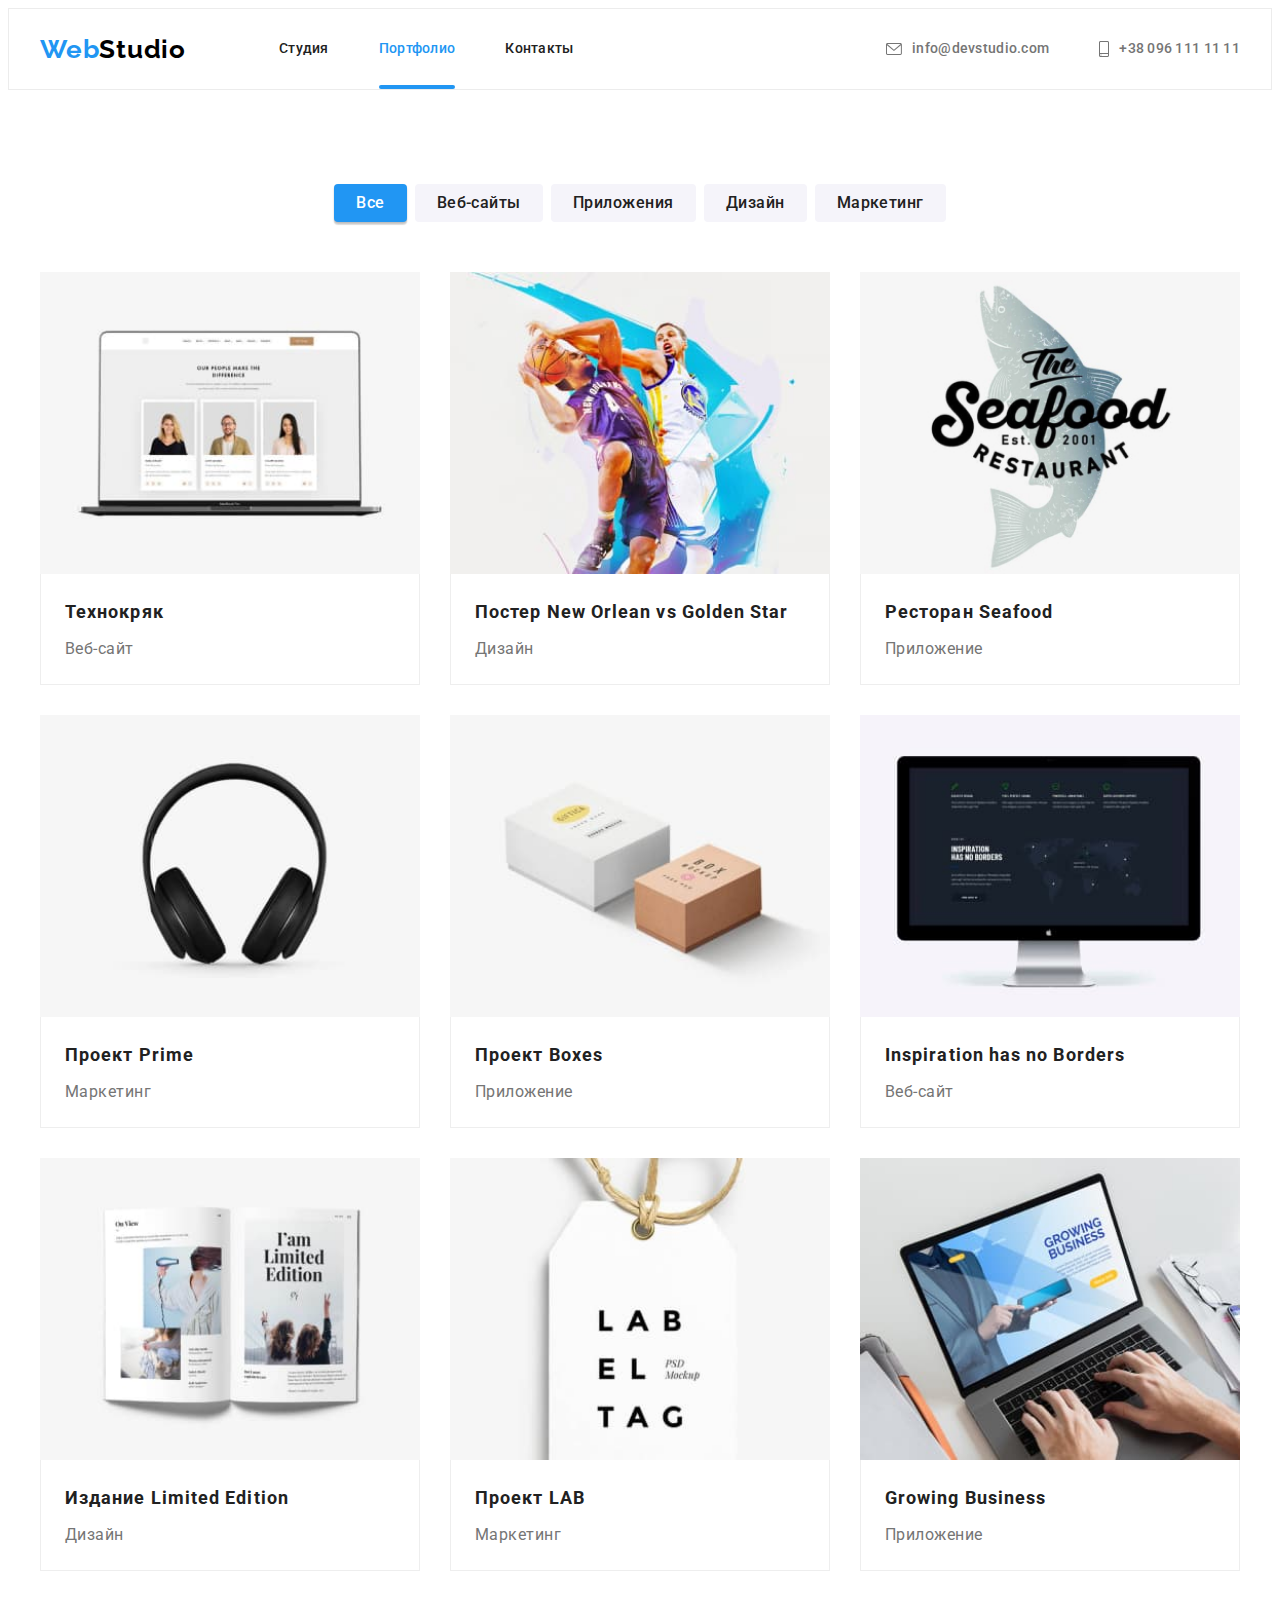
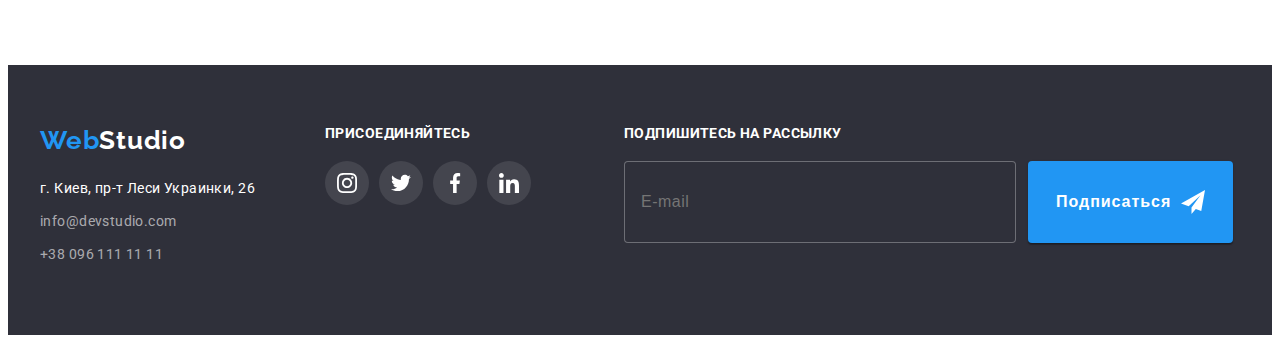
==== portfolio.html @ 3cf77bca "Підключено стилі за допомогою SASS" ====
<!DOCTYPE html>
<html lang="ru">
<head>
    <meta charset="UTF-8">
    <meta http-equiv="X-UA-Compatible" content="IE=edge">
    <meta name="viewport" content="width=device-width, initial-scale=1.0">
    <title>Портфолио</title>
        <link rel="preconnect" href="https://fonts.googleapis.com">
        <link rel="preconnect" href="https://fonts.gstatic.com" crossorigin>
        <link href="https://fonts.googleapis.com/css2?family=Raleway:wght@700&family=Roboto:wght@400;500;700;900&display=swap"
            rel="stylesheet">
    <link rel="stylesheet" href="https://cdnjs.cloudflare.com/ajax/libs/modern-normalize/1.1.0/modern-normalize.min.css"
        integrity="sha512-wpPYUAdjBVSE4KJnH1VR1HeZfpl1ub8YT/NKx4PuQ5NmX2tKuGu6U/JRp5y+Y8XG2tV+wKQpNHVUX03MfMFn9Q=="
        crossorigin="anonymous" referrerpolicy="no-referrer" />
        <link rel="stylesheet" href="./css/main.min.css">
    </head>
<body>

    <header class="header">
        <div class="container header-box">
            <a class="header-logo link" href=""> <span class="logo-color">Web</span>Studio</a>
            <nav class="header-nav">
                <ul class="nav-list">
                    <li class="nav-item"><a class="nav link" href="./index.html">Студия</a></li>
                    <li class="nav-item "><a class="nav link active" href="./portfolio.html">Портфолио</a></li>
                    <li class="nav-item"><a class="nav link" href="">Контакты</a></li>
                </ul>
            </nav>
            <a class="header-contact link" href="mailto:info@devstudio.com">
                <svg class="header-contact-icon" width="16" height="12">
                    <use href="images/icons.svg#icon-email-icon"> </use>
                </svg>
                info@devstudio.com
            </a>
            <a class="header-contact link" href="tel:+380961111111">
                <svg class="header-contact-icon" width="10" height="16">
                    <use href="images/icons.svg#icon-phone-icon"> </use>
                </svg>
                +38 096 111 11 11
            </a>
        </div>
    </header>
    <main>
        <section class="projects">
            <!-- Filter -->
            <div class="container">
                <ul class="filter-list">
                    <li class="filter-item"><button class="filter-btn all" type="button">Все</button></li>
                    <li class="filter-item"><button class="filter-btn" type="button">Веб-сайты</button></li>
                    <li class="filter-item"><button class="filter-btn" type="button">Приложения</button></li>
                    <li class="filter-item"><button class="filter-btn" type="button">Дизайн</button></li>
                    <li class="filter-item"><button class="filter-btn" type="button">Маркетинг</button></li>
                </ul>
                <ul class="project-list">
                    <li class="project-item">
                        <a href="" class="project-link">
                            <div class="prodject-image-card">
                                <img class="project-img" src="./images/portfolio-1.jpg" alt="Ноутбук" width="370" height="294">
                                <p class="project-overlay">
                                    Технокряк это современная площадка распространения коронавируса. Компании используют эту платформу для цифрового
                                    шпионажа и атак на защищённые сервера конкурентов.
                                </p>
                            </div>
                            <div class="project-card">
                                <h3 class="project-name">Технокряк</h3>
                                <p class="projects-part">Веб-сайт</p>
                            </div>
                        </a>
                    </li>
                    <li class="project-item">
                        <a href="" class="project-link">
                            <div class="prodject-image-card">
                                <img class="project-img" src="./images/portfolio-2.jpg" alt="Игра в баскетболл" width="370" height="294">
                                <p class="project-overlay">
                                    Технокряк это современная площадка распространения коронавируса. Компании используют эту платформу для цифрового
                                    шпионажа и атак на защищённые сервера конкурентов.
                                </p>                            
                            </div>
                            <div class="project-card">
                                <h3 class="project-name">Постер New Orlean vs Golden Star</h3>
                                <p class="projects-part">Дизайн</p>
                            </div>
                        </a>
                    </li>
                    <li class="project-item">
                        <a href="" class="project-link">
                            <div class="prodject-image-card">
                                <img class="project-img" src="./images/portfolio-3.jpg" alt="Логотип ресторана" width="370" height="294">
                                <p class="project-overlay">
                                    Технокряк это современная площадка распространения коронавируса. Компании используют эту платформу для цифрового
                                    шпионажа и атак на защищённые сервера конкурентов.
                                </p>
                            </div>
                            <div class="project-card">
                                <h3 class="project-name">Ресторан Seafood</h3>
                                <p class="projects-part">Приложение</p>
                            </div>
                        </a>
                    </li>
                    <li class="project-item">
                        <a href="" class="project-link">
                            <div class="prodject-image-card">
                                <img class="project-img" src="./images/portfolio-4.jpg" alt="Наушники" width="370" height="294">
                                <p class="project-overlay">
                                    Технокряк это современная площадка распространения коронавируса. Компании используют эту платформу для цифрового
                                    шпионажа и атак на защищённые сервера конкурентов.
                                </p>
                            </div>
                            <div class="project-card">
                                <h3 class="project-name">Проект Prime</h3>
                                <p class="projects-part">Маркетинг</p>
                            </div>
                        </a>
                    </li>
                    <li class="project-item">
                        <a href="" class="project-link">
                            <div class="prodject-image-card">
                                <img class="project-img" src="./images/portfolio-5.jpg" alt="Две коробки" width="370" height="294">
                                <p class="project-overlay">
                                    Технокряк это современная площадка распространения коронавируса. Компании используют эту платформу для цифрового
                                    шпионажа и атак на защищённые сервера конкурентов.
                                </p>
                            </div>
                            <div class="project-card">
                                <h3 class="project-name">Проект Boxes</h3>
                                <p class="projects-part">Приложение</p>
                            </div>
                        </a>
                    </li>
                    <li class="project-item">
                        <a href="" class="project-link">
                            <div class="prodject-image-card">
                                <img class="project-img" src="./images/portfolio-6.jpg" alt="Монитор компьютера" width="370" height="294">
                                <p class="project-overlay">
                                    Технокряк это современная площадка распространения коронавируса. Компании используют эту платформу для цифрового
                                    шпионажа и атак на защищённые сервера конкурентов.
                                </p>
                            </div>
                            <div class="project-card">
                                <h3 class="project-name">Inspiration has no Borders</h3>
                                <p class="projects-part">Веб-сайт</p>
                            </div>
                        </a>
                    </li>
                    <li class="project-item">
                        <a href="" class="project-link">
                            <div class="prodject-image-card">
                                <img class="project-img" src="./images/portfolio-7.jpg" alt="Раскрытый журнал" width="370" height="294">
                                <p class="project-overlay">
                                    Технокряк это современная площадка распространения коронавируса. Компании используют эту платформу для цифрового
                                    шпионажа и атак на защищённые сервера конкурентов.
                                </p>
                            </div>
                            <div class="project-card">
                                <h3 class="project-name">Издание Limited Edition</h3>
                                <p class="projects-part">Дизайн</p>
                            </div>
                        </a>
                    </li>
                    <li class="project-item">
                        <a href="" class="project-link">
                            <div class="prodject-image-card">
                                <img class="project-img" src="./images/portfolio-8.jpg" alt="Бумажный ярлык для одежды" width="370" height="294">
                                <p class="project-overlay">
                                    Технокряк это современная площадка распространения коронавируса. Компании используют эту платформу для цифрового
                                    шпионажа и атак на защищённые сервера конкурентов.
                                </p>
                            </div>
                            <div class="project-card">
                                <h3 class="project-name">Проект LAB</h3>
                                <p class="projects-part">Маркетинг</p>
                            </div>
                        </a>
                    </li>
                    <li class="project-item">
                        <a href="" class="project-link">
                            <div class="prodject-image-card">
                                <img class="project-img" src="./images/portfolio-9.jpg" alt="Человек работает на ноутбуке" width="370" height="294">
                                <p class="project-overlay">
                                    Технокряк это современная площадка распространения коронавируса. Компании используют эту платформу для цифрового
                                    шпионажа и атак на защищённые сервера конкурентов.
                                </p>
                            </div>
                            <div class="project-card">
                                <h3 class="project-name">Growing Business</h3>
                                <p class="projects-part">Приложение</p>
                            </div>
                        </a>
                    </li>
                </ul>
            </div>
        </section>
    </main>
    <footer class="footer-block">
        <div class="container footer-box">
            <div class="address-box">
                <a class="footer-logo link" href=""> <span class="logo-color">Web</span>Studio</a>
                <address>
                    <a class="address link" href="https://goo.gl/maps/dTcquC3XmZnBBEXw5" target="_blank"
                        rel="noopener noreferrer">г.
                        Киев, пр-т Леси Украинки, 26</a>
                </address>
                <a class="footer-contact link" href="mailto:info@devstudio.com"><span>info@devstudio.com</span></a>
                <a class="footer-contact link" href="tel:+380961111111"><span>+38 096 111 11 11</span></a>
            </div>
            <div class="join-us-box">
                <p class="join-us-title">присоединяйтесь</p>
                <ul class="join-us-list">
                    <li class="join-us-item">
                        <a href="" class="join-us-link">
                            <svg class="join-us-logo" width="20" height="20">
                                <use href="./images/icons.svg#icon-instagram"></use>
                            </svg>
                        </a>
                    </li>
                    <li class="join-us-item">
                        <a href="" class="join-us-link">
                            <svg class="join-us-logo" width="20" height="20">
                                <use href="./images/icons.svg#icon-twitter"></use>
                            </svg>
                        </a>
                    </li>
                    <li class="join-us-item">
                        <a href="" class="join-us-link">
                            <svg class="join-us-logo" width="20" height="20">
                                <use href="./images/icons.svg#icon-facebook"></use>
                            </svg>
                        </a>
                    </li>
                    <li class="join-us-item">
                        <a href="" class="join-us-link">
                            <svg class="join-us-logo" width="20" height="20">
                                <use href="./images/icons.svg#icon-linkedin"></use>
                            </svg>
                        </a>
                    </li>
                </ul>
            </div>
            <form action="" class="subscribe-form">
                <p class="subscribe-title">Подпишитесь на рассылку</p>
                <div class="subscr-container">
                    <input class="subscribe-input" name="subscr-email" type="email" placeholder="E-mail">
                    <button type="submit" class="subscribe-btn">Подписаться</button>
                </div>
            </form>
        </div>
    </footer>
</body>
</html>
---- css/main.min.css ----
:root{--background-color1: #ffffff;--background-color2: #e5e5e5;--background-color3: #f5f4fa;--background-color4: #2f303a;--accent-color: #2196f3;--font-color1: #757575;--font-color2: #000000;--font-color3: #212121;--font-color4: rgba(255, 255, 255, 0.6);--logo-color: #afb1b8;--btn-active-color: #188ce8;--card-item-gap: 30px;--timing-function: cubic-bezier(0.4, 0, 0.2, 1);--animation-duration: 250ms;--timing-function1: transform 250ms cubic-bezier(0.4, 0, 0.2, 1)}.visually-hidden{position:absolute;width:1px;height:1px;margin:-1px;border:0;padding:0;white-space:nowrap;clip-path:inset(100%);clip:rect(0 0 0 0);overflow:hidden}p,h1,h2,h3,h4,h5,h6{margin:0}ul,ol{margin:0;padding-left:0;list-style:none}body{font-family:'Roboto', sans-serif;color:var(--font-color3);background-color:var(--background-color1)}button{cursor:pointer}img{display:block;width:100%;height:auto}a{text-decoration:none}.container{width:1200px;padding-left:15px;padding-right:15px;margin:0 auto}.order-btn{font-family:inherit;font-weight:bold;font-size:16px;line-height:1.87;text-align:center;letter-spacing:0.06em;background-color:var(--accent-color);color:var(--background-color1);cursor:pointer;border:none;border-radius:4px;box-shadow:0px 4px 4px rgba(0,0,0,0.15);padding:10px 32px;transition-property:background-color;transition-duration:var(--animation-duration);transition-timing-function:var(--timing-function)}.order-btn:hover,.order-btn:focus,.subscribe-btn:hover,.subscribe-btn:focus,.send-form-btn:hover,.send-form-btn:focus{background-color:var(--btn-active-color)}.filter-list{display:flex;justify-content:center;margin-bottom:50px;list-style:none}.filter-item:not(:last-child){margin-right:8px}.filter-btn.all{color:var(--background-color1);background-color:var(--accent-color);box-shadow:0px 3px 1px rgba(0,0,0,0.1),0px 1px 2px rgba(0,0,0,0.08),0px 2px 2px rgba(0,0,0,0.12)}.filter-btn{font-family:inherit;font-weight:500;font-size:16px;line-height:calc(26 / 16);text-align:center;letter-spacing:0.03em;color:var(--font-color3);background-color:var(--background-color3);cursor:pointer;border:none;border-radius:4px;padding:6px 22px;transition-property:color, background-color, box-shadow;transition-duration:var(--animation-duration);transition-timing-function:var(--timing-function)}.filter-btn:hover,.filter-btn:focus{color:var(--background-color1);background-color:var(--accent-color);box-shadow:0px 3px 1px rgba(0,0,0,0.1),0px 1px 2px rgba(0,0,0,0.08),0px 2px 2px rgba(0,0,0,0.12)}.backdrop{position:fixed;top:0;left:0;width:100%;height:100%;background:rgba(0,0,0,0.2)}.backdrop.is-hidden{opacity:0;pointer-events:none;visibility:hidden;transition-property:visibility;transition-duration:var(--animation-duration);transition-timing-function:var(--timing-function)}.backdrop.is-hidden .modal{transform:translate(-50%, -50%) scale(0.2)}.modal{position:absolute;top:50%;left:50%;padding:40px;min-width:528px;min-height:581px;background-color:var(--background-color1);box-shadow:0px 1px 3px rgba(0,0,0,0.12),0px 1px 1px rgba(0,0,0,0.14),0px 2px 1px rgba(0,0,0,0.2);border-radius:4px;transform:translate(-50%, -50%) scale(1);transition:var(--timing-function1),opacity 250ms cubic-bezier(0.4, 0, 0.2, 1)}.close-modal-btn{position:absolute;top:8px;right:8px;width:30px;height:30px;border-radius:50%;border:1px solid rgba(0,0,0,0.1);background-color:var(--background-color1);transition-property:color;transition-duration:var(--animation-duration);transition-timing-function:var(--timing-function)}.close-modal-btn:hover,.close-modal-btn:focus{color:var(--accent-color)}.close-modal-btn:hover .close-modal-btn-icon,.close-modal-btn:focus .close-modal-btn-icon{fill:currentColor}.header{background-color:var(--background-color1);border:1px solid #ececec}.header-box{display:flex;align-items:center}.header-logo{font-family:'Raleway';font-weight:bold;font-size:26px;line-height:1.19;letter-spacing:0.03em;color:var(--font-color2)}.header-logo>span{color:var(--accent-color)}.header-nav{margin-left:93px}.nav-list{list-style:none;font-weight:500;font-size:14px;line-height:1.14;letter-spacing:0.02em;display:flex}.nav-item:not(:last-child){margin-right:50px}.nav.link{color:var(--font-color3);display:block;padding-top:32px;padding-bottom:32px;transition-property:color;transition-duration:var(--animation-duration);transition-timing-function:var(--timing-function)}.nav.link.active{position:relative;color:var(--accent-color)}.nav.link.active::after{content:'';position:absolute;height:4px;width:100%;border-radius:2px;left:0;bottom:0;background-color:var(--accent-color)}.header-contact.link{display:flex;justify-content:flex-end;align-items:center;font-weight:500;font-size:14px;line-height:1.14;letter-spacing:0.02em;color:var(--font-color1);margin-left:auto;transition-property:color;transition-duration:var(--animation-duration);transition-timing-function:var(--timing-function)}.nav.link:hover,.nav.link:focus,.header-contact.link:hover,.header-contact.link:focus{color:var(--accent-color)}.header-contact-icon{margin-right:10px;fill:currentColor}.header-contact-icon:hover{fill:currentColor}.header-contact.link:last-child{margin-left:50px;margin-right:0}.hero{max-width:1600px;height:600px;margin-left:auto;margin-right:auto;padding-top:200px;padding-bottom:200px;background-color:var(--background-color4);color:var(--background-color1);text-align:center;background-repeat:no-repeat;background-size:cover;background-image:linear-gradient(rgba(47,48,58,0.4), rgba(47,48,58,0.4)),url(../images/hero-bg.jpg)}.hero-title{font-weight:900;font-size:44px;line-height:1.36;letter-spacing:0.06em;text-transform:uppercase;max-width:696px;margin-bottom:30px;margin-left:auto;margin-right:auto}.features-block{padding-top:94px;padding-bottom:94px}.features-list{display:flex;list-style:none;flex-direction:row;margin-right:-30px}.features-item{flex-basis:calc(100% / 4 - 30px);margin-right:30px}.features-item::before{content:'';display:block;height:120px;margin-bottom:30px;background-color:var(--background-color3);background-size:70px, 70px;background-repeat:no-repeat;background-position:center;border-radius:4px}.attention-icon::before{background-image:url(../images/antenna-icon.svg)}.punctuality-icon::before{background-image:url(../images/clock-icon.svg)}.plan-icon::before{background-image:url(../images/diagram-icon.svg)}.modern-icon::before{background-image:url(../images/astronaut-icon.svg)}.features-name{font-weight:bold;font-size:14px;line-height:1.4;letter-spacing:0.03em;text-transform:uppercase;color:var(--font-color3);margin-bottom:10px}.features-description{font-weight:normal;font-size:14px;line-height:1.71;letter-spacing:0.03em;color:var(--font-color1)}.activity-block{padding-bottom:94px}.activity-title,.team-block-title{font-weight:bold;font-size:36px;line-height:1.16;text-align:center;letter-spacing:0.03em;margin-bottom:50px}.activity-list{display:flex}.activity-item{position:relative}.activity-item:not(:last-child){margin-right:30px}.activity-img-dscr-tumb{position:absolute;left:0;bottom:0;width:100%;max-height:70px;padding-top:27px;padding-bottom:27px;background-color:rgba(47,48,58,0.8)}.activity-img-dscr{font-weight:bold;font-size:14px;line-height:16px;text-align:center;letter-spacing:0.03em;text-transform:uppercase;color:var(--background-color1)}.team-block{padding-top:94px;padding-bottom:94px;background-color:var(--background-color3)}.team-list{display:flex}.team-item{margin-right:30px;box-shadow:0px 1px 3px rgba(0,0,0,0.12),0px 1px 1px rgba(0,0,0,0.14),0px 2px 1px rgba(0,0,0,0.2);border-bottom-left-radius:4px;border-bottom-right-radius:4px;background-color:var(--background-color1)}.team-item:last-child{margin-right:0}.member-card{padding-top:var(--card-item-gap);padding-bottom:var(--card-item-gap)}.team-member-name{font-weight:500;font-size:16px;line-height:calc(19 / 16);text-align:center;letter-spacing:0.03em;margin-bottom:10px}.team-position{margin-bottom:16px;font-weight:normal;font-size:16px;line-height:calc(19 / 16);text-align:center;letter-spacing:0.03em;color:var(--font-color1)}.social-list{display:flex;justify-content:center;align-items:center;margin-right:-10px}.social-item{margin-right:10px}.social-link{display:flex;justify-content:center;align-items:center;width:44px;height:44px;border-radius:50%;color:var(--logo-color);transition-property:color, background-color;transition-duration:var(--animation-duration);transition-timing-function:var(--timing-function)}.social-link:hover,.social-link:focus{color:var(--background-color1);background-color:var(--accent-color)}.social-logo{fill:currentColor}.clients-block{padding-top:94px;padding-bottom:94px;background-color:var(--background-color1)}.clients-title{font-weight:bold;font-size:36px;line-height:calc(42 / 36);text-align:center;letter-spacing:0.03em;margin-bottom:50px}.clients-list{display:flex}.clients-item{margin-right:var(--card-item-gap)}.clients-link{display:flex;justify-content:center;align-items:center;width:170px;height:92px;border:1px solid var(--logo-color);border-radius:4px;color:var(--accent-color);transition-property:border;transition-duration:var(--animation-duration);transition-timing-function:var(--timing-function)}.clients-link:hover,.clients-link:focus{border:1px solid var(--accent-color)}.clients-link:hover .client-icon,.clients-link:focus .client-icon{fill:var(--accent-color)}.client-icon{fill:var(--logo-color);transition-property:fill;transition-duration:var(--animation-duration);transition-timing-function:var(--timing-function)}.footer-block{padding-top:60px;padding-bottom:60px;background-color:var(--background-color4)}.footer-box{display:flex}.address-box{margin-right:70px}a[class*='footer']{display:block}.footer-logo{font-family:'Raleway', sans-serif;font-weight:bold;font-size:26px;line-height:calc(31 / 26);letter-spacing:0.03em;color:var(--background-color1);margin-bottom:20px}.footer-logo>span{color:var(--accent-color)}.address.link{font-weight:normal;font-size:14px;line-height:calc(24 / 14);letter-spacing:0.03em;font-style:normal;color:var(--background-color1);display:block;margin-bottom:9px}.footer-contact.link{font-weight:normal;font-size:14px;line-height:calc(24 / 14);letter-spacing:0.03em;color:var(--font-color4);margin-bottom:9px;transition-property:color;transition-duration:var(--animation-duration);transition-timing-function:var(--timing-function)}.footer-contact.link:hover,.footer-contact.link:focus{color:var(--background-color1)}.join-us-title,.subscribe-title{margin-bottom:20px;color:var(--background-color1);font-weight:bold;font-size:14px;line-height:calc(16 / 14);letter-spacing:0.03em;text-transform:uppercase}.join-us-list{display:flex}.join-us-item:not(:last-child){margin-right:10px}.join-us-link{display:flex;justify-content:center;align-items:center;width:44px;height:44px;border-radius:50%;background-color:rgba(255,255,255,0.1);color:var(--background-color1);transition-property:background-color;transition-duration:var(--animation-duration);transition-timing-function:var(--timing-function)}.join-us-link:focus,.join-us-link:hover{background-color:var(--accent-color)}.join-us-logo{fill:currentColor}.subscribe-form{margin-left:93px}.subscr-container{display:flex}.subscribe-input{display:inline-block;width:358px;height:50px;border:1px solid rgba(255,255,255,0.3);border-radius:4px;padding:15px 16px;background-color:var(--background-color4);color:var(--font-color4);font-weight:normal;font-size:16px;line-height:calc(20 / 16);letter-spacing:0.03em}.subscribe-btn{display:flex;justify-content:center;align-items:center;padding:10px 28px;margin-left:12px;cursor:pointer;font-weight:bold;font-size:16px;line-height:calc(30 / 16);text-align:center;letter-spacing:0.06em;color:var(--background-color1);background-color:var(--accent-color);border:none;border-radius:4px;box-shadow:0px 1px 3px rgba(0,0,0,0.12),0px 1px 1px rgba(0,0,0,0.14),0px 2px 1px rgba(0,0,0,0.2);transition-property:background-color;transition-duration:var(--animation-duration);transition-timing-function:var(--timing-function)}.subscribe-btn::after{content:'';display:inline-block;width:24px;height:24px;margin-left:10px;background-repeat:no-repeat;background-position:center;background-image:url(../images/send.svg)}.projects{padding-top:94px;padding-bottom:94px}.project-list{display:flex;flex-wrap:wrap;margin-right:calc(-1 * var(--card-item-gap));margin-bottom:calc(-1 * var(--card-item-gap));list-style:none}.project-item{flex-basis:calc(100% / 3 - var(--card-item-gap));margin-right:var(--card-item-gap);margin-bottom:var(--card-item-gap);transition-property:box-shadow;transition-duration:var(--animation-duration);transition-timing-function:var(--timing-function)}.project-link{display:block}.project-link:hover,.project-link:focus{box-shadow:0px 1px 1px rgba(0,0,0,0.12),0px 4px 4px rgba(0,0,0,0.06),1px 4px 6px rgba(0,0,0,0.16)}.prodject-image-card{position:relative;overflow:hidden}.project-overlay{display:flex;justify-content:center;align-items:center;position:absolute;top:0;left:0;width:100%;height:100%;overflow:hidden;font-weight:normal;padding:24px;font-size:18px;line-height:calc(28 / 18);letter-spacing:0.03em;color:var(--background-color1);background-color:rgba(33,150,243,0.9);transform:translateY(101%);transition:var(--timing-function1)}.project-link:hover .project-overlay,.project-link:focus .project-overlay{pointer-events:visible;transform:translateY(0%)}.project-card{border-left:1px solid #eeeeee;border-bottom:1px solid #eeeeee;border-right:1px solid #eeeeee;padding:20px 24px}.project-name{font-weight:bold;font-size:18px;line-height:calc(36 / 18);letter-spacing:0.06em;color:var(--font-color3);margin-bottom:4px}.projects-part{font-weight:normal;font-size:16px;line-height:calc(30 / 16);letter-spacing:0.03em;color:var(--font-color1)}.order-form{display:flex;flex-direction:column;align-items:center}.order-form-title{margin-bottom:12px;font-weight:bold;font-size:20px;line-height:calc(23 / 20);text-align:center;letter-spacing:0.03em;color:var(--font-color3)}.form-field-group{position:relative;display:flex;flex-direction:column;margin-bottom:10px;font-size:12px;line-height:calc(14 / 12);letter-spacing:0.01em;color:var(--font-color1)}.form-field-group:last-child{margin-bottom:20px}.order-form-input{padding-left:42px;padding-right:10px;padding-bottom:10px;padding-top:10px;margin-top:4px;min-width:448px;cursor:pointer;border:1px solid rgba(33,33,33,0.2);border-radius:4px;font-size:12px;line-height:calc(14 / 12);letter-spacing:0.01em;color:var(--font-color1);transition-property:border-color;transition-duration:var(--animation-duration);transition-timing-function:var(--timing-function)}.order-form-input:focus,.comment-area:focus{outline:0;border-color:var(--accent-color)}.order-form-icon{position:absolute;top:50%;left:12px;transition-property:fill;transition-duration:var(--animation-duration);transition-timing-function:var(--timing-function)}.order-form-input:focus+.order-form-icon{fill:var(--accent-color)}.form-field-group>input{min-height:40px}.comment-area{padding:12px 16px;margin-top:4px;min-width:448px;height:120px;border:1px solid rgba(33,33,33,0.2);border-radius:4px;font-size:12px;line-height:calc(14 / 12);letter-spacing:0.01em;color:var(--font-color1);resize:none;transition-property:border-color;transition-duration:var(--animation-duration);transition-timing-function:var(--timing-function)}.comment-area::placeholder{font-size:12px;line-height:calc(14 / 12);letter-spacing:0.01em;color:rgba(117,117,117,0.5)}.checker-lbl,.checker-link{font-size:14px;line-height:calc(24 / 14);letter-spacing:0.03em;color:var(--font-color1)}.checker-link{margin-left:5px}.checker-lbl{display:flex;align-items:center;margin-bottom:30px}.checker-input{position:absolute;width:1px;height:1px;margin:-1px;border:0;padding:0;white-space:nowrap;clip-path:inset(100%);clip:rect(0 0 0 0);overflow:hidden}.checker-icon{display:inline-block;width:16px;height:15px;margin-right:7px;border:2px solid var(--font-color3);border-radius:2px;transition-property:border-color, background-color;transition-duration:var(--animation-duration),var(--animation-duration);transition-timing-function:var(--timing-function),var(--timing-function)}.checker-input:checked+.checker-icon{border-color:var(--accent-color);background-color:var(--accent-color);background-repeat:no-repeat;background-position:center;background-image:url(../images/check-mark.svg);background-origin:border-box}.checker-link{text-decoration-line:underline;color:var(--accent-color)}.send-form-btn{display:inline-block;padding:10px 55px;width:200px;font-weight:bold;font-size:16px;line-height:calc(30 / 16);text-align:center;letter-spacing:0.06em;color:var(--background-color1);background-color:var(--accent-color);box-shadow:0px 1px 3px rgba(0,0,0,0.12),0px 1px 1px rgba(0,0,0,0.14),0px 2px 1px rgba(0,0,0,0.2);border:none;border-radius:4px;transition-property:background-color;transition-duration:var(--animation-duration);transition-timing-function:var(--timing-function)}
/*# sourceMappingURL=main.min.css.map */
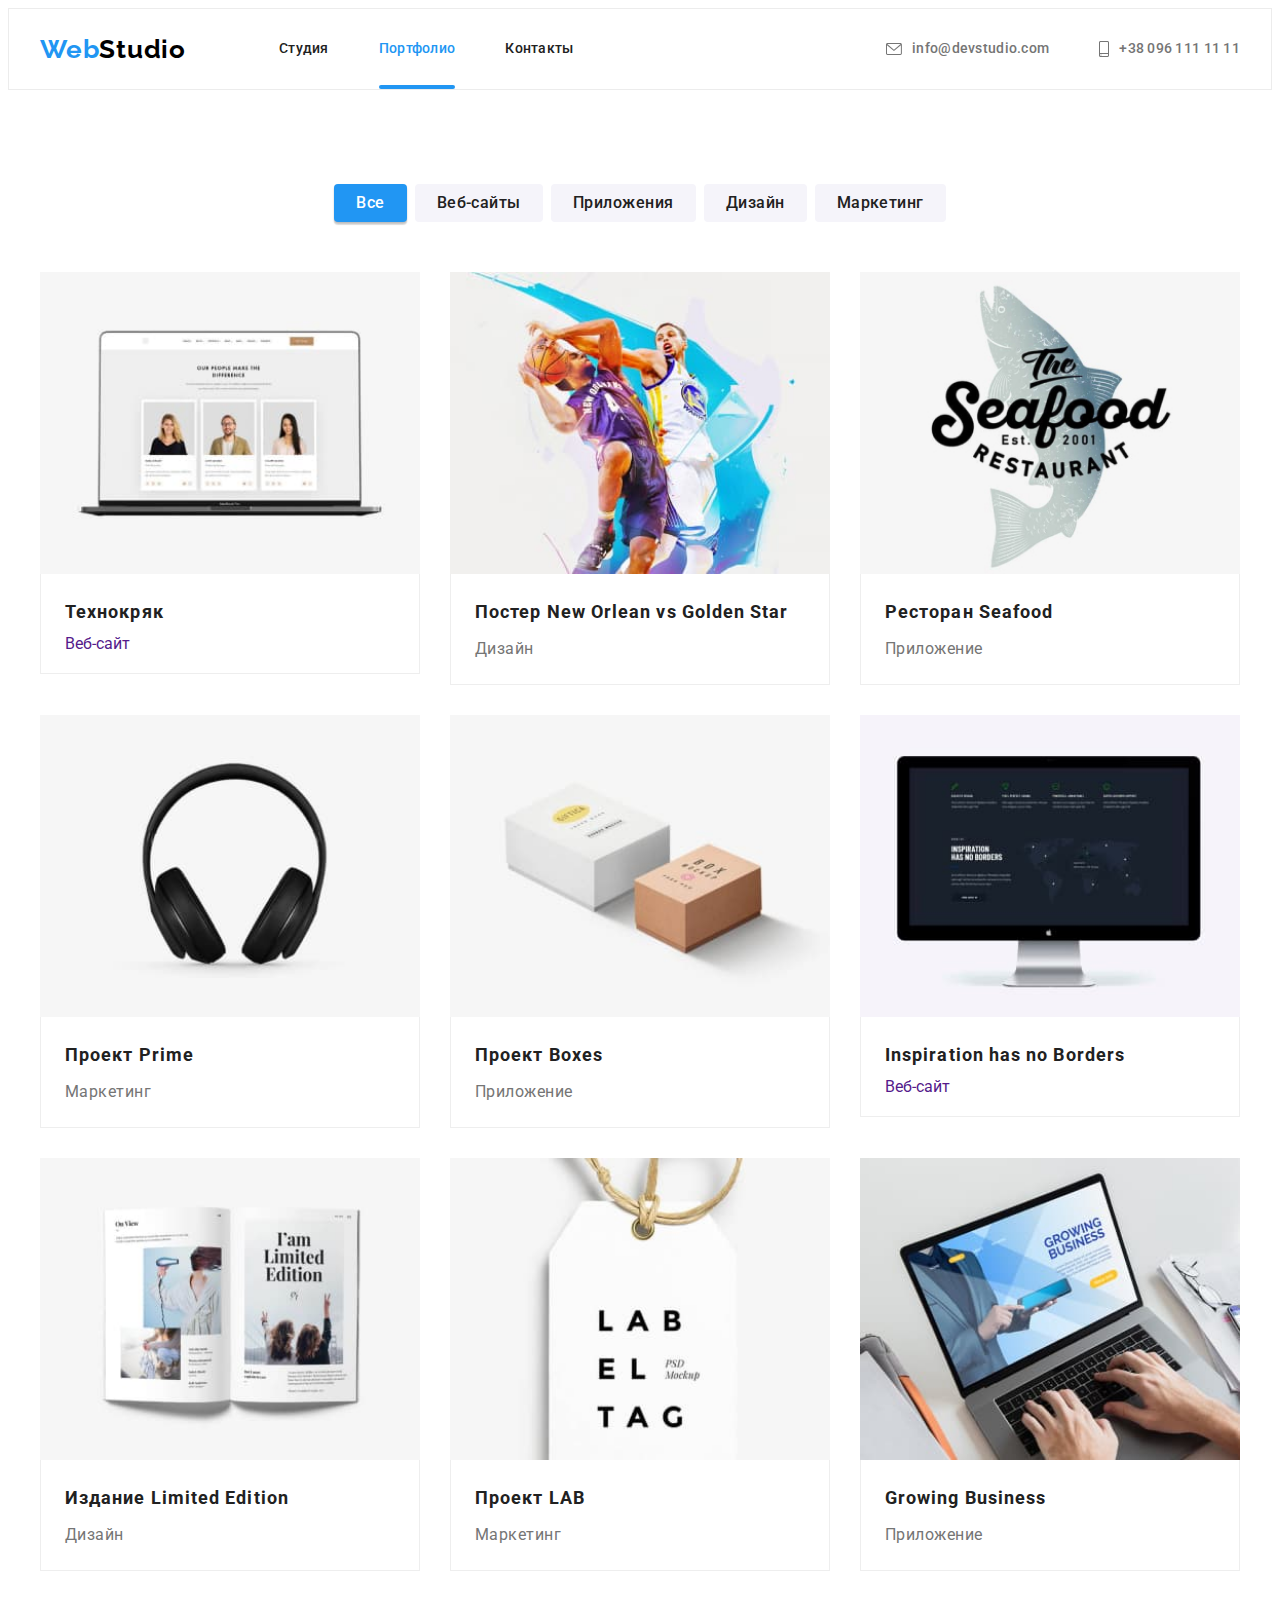
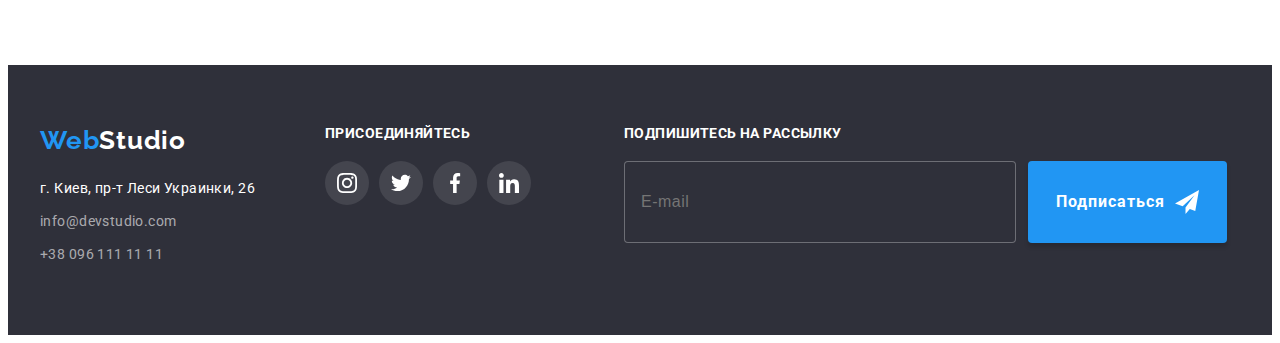
==== commit 6f228e8b: "Виконання ДЗ 7" ====
--- a/portfolio.html
+++ b/portfolio.html
@@ -17,23 +17,25 @@
 <body>
 
     <header class="header">
-        <div class="container header-box">
-            <a class="header-logo link" href=""> <span class="logo-color">Web</span>Studio</a>
-            <nav class="header-nav">
-                <ul class="nav-list">
-                    <li class="nav-item"><a class="nav link" href="./index.html">Студия</a></li>
-                    <li class="nav-item "><a class="nav link active" href="./portfolio.html">Портфолио</a></li>
-                    <li class="nav-item"><a class="nav link" href="">Контакты</a></li>
+        <div class="container header__box">
+            <a class="header__logo logo" href="">
+                <span class="logo__color">Web</span>Studio
+            </a>
+            <nav class="navigation header-nav">
+                <ul class="navigation__list">
+                    <li class="navigation__item"><a class="navigation__link" href="./index.html">Студия</a></li>
+                    <li class="navigation__item"><a class="navigation__link navigation__link--active" href="./portfolio.html">Портфолио</a></li>
+                    <li class="navigation__item"><a class="navigation__link" href="">Контакты</a></li>
                 </ul>
             </nav>
-            <a class="header-contact link" href="mailto:info@devstudio.com">
-                <svg class="header-contact-icon" width="16" height="12">
+            <a class="header__contact contact__link" href="mailto:info@devstudio.com">
+                <svg class="contact__icon" width="16" height="12">
                     <use href="images/icons.svg#icon-email-icon"> </use>
                 </svg>
                 info@devstudio.com
             </a>
-            <a class="header-contact link" href="tel:+380961111111">
-                <svg class="header-contact-icon" width="10" height="16">
+            <a class="header__contact contact__link" href="tel:+380961111111">
+                <svg class="contact__icon" width="10" height="16">
                     <use href="images/icons.svg#icon-phone-icon"> </use>
                 </svg>
                 +38 096 111 11 11
@@ -44,146 +46,146 @@
         <section class="projects">
             <!-- Filter -->
             <div class="container">
-                <ul class="filter-list">
-                    <li class="filter-item"><button class="filter-btn all" type="button">Все</button></li>
-                    <li class="filter-item"><button class="filter-btn" type="button">Веб-сайты</button></li>
-                    <li class="filter-item"><button class="filter-btn" type="button">Приложения</button></li>
-                    <li class="filter-item"><button class="filter-btn" type="button">Дизайн</button></li>
-                    <li class="filter-item"><button class="filter-btn" type="button">Маркетинг</button></li>
-                </ul>
-                <ul class="project-list">
-                    <li class="project-item">
-                        <a href="" class="project-link">
-                            <div class="prodject-image-card">
-                                <img class="project-img" src="./images/portfolio-1.jpg" alt="Ноутбук" width="370" height="294">
-                                <p class="project-overlay">
-                                    Технокряк это современная площадка распространения коронавируса. Компании используют эту платформу для цифрового
-                                    шпионажа и атак на защищённые сервера конкурентов.
-                                </p>
-                            </div>
-                            <div class="project-card">
-                                <h3 class="project-name">Технокряк</h3>
-                                <p class="projects-part">Веб-сайт</p>
-                            </div>
-                        </a>
-                    </li>
-                    <li class="project-item">
-                        <a href="" class="project-link">
-                            <div class="prodject-image-card">
-                                <img class="project-img" src="./images/portfolio-2.jpg" alt="Игра в баскетболл" width="370" height="294">
-                                <p class="project-overlay">
+                <ul class="filter__list">
+                    <li class="filter__item"><button class="filter__btn filter__btn--selected" type="button">Все</button></li>
+                    <li class="filter__item"><button class="filter__btn" type="button">Веб-сайты</button></li>
+                    <li class="filter__item"><button class="filter__btn" type="button">Приложения</button></li>
+                    <li class="filter__item"><button class="filter__btn" type="button">Дизайн</button></li>
+                    <li class="filter__item"><button class="filter__btn" type="button">Маркетинг</button></li>
+                </ul>
+                <ul class="project__list">
+                    <li class="project__item">
+                        <a href="" class="project__link">
+                            <div class="image__card">
+                                <img class="project__img" src="./images/portfolio-1.jpg" alt="Ноутбук" width="370" height="294">
+                                <p class="project__overlay">
+                                    Технокряк это современная площадка распространения коронавируса. Компании используют эту платформу для цифрового
+                                    шпионажа и атак на защищённые сервера конкурентов.
+                                </p>
+                            </div>
+                            <div class="project__card">
+                                <h3 class="project__name">Технокряк</h3>
+                                <p class="projects__product">Веб-сайт</p>
+                            </div>
+                        </a>
+                    </li>
+                    <li class="project__item">
+                        <a href="" class="project__link">
+                            <div class="image__card">
+                                <img class="project__img" src="./images/portfolio-2.jpg" alt="Игра в баскетболл" width="370" height="294">
+                                <p class="project__overlay">
                                     Технокряк это современная площадка распространения коронавируса. Компании используют эту платформу для цифрового
                                     шпионажа и атак на защищённые сервера конкурентов.
                                 </p>                            
                             </div>
-                            <div class="project-card">
-                                <h3 class="project-name">Постер New Orlean vs Golden Star</h3>
-                                <p class="projects-part">Дизайн</p>
-                            </div>
-                        </a>
-                    </li>
-                    <li class="project-item">
-                        <a href="" class="project-link">
-                            <div class="prodject-image-card">
-                                <img class="project-img" src="./images/portfolio-3.jpg" alt="Логотип ресторана" width="370" height="294">
-                                <p class="project-overlay">
-                                    Технокряк это современная площадка распространения коронавируса. Компании используют эту платформу для цифрового
-                                    шпионажа и атак на защищённые сервера конкурентов.
-                                </p>
-                            </div>
-                            <div class="project-card">
-                                <h3 class="project-name">Ресторан Seafood</h3>
-                                <p class="projects-part">Приложение</p>
-                            </div>
-                        </a>
-                    </li>
-                    <li class="project-item">
-                        <a href="" class="project-link">
-                            <div class="prodject-image-card">
-                                <img class="project-img" src="./images/portfolio-4.jpg" alt="Наушники" width="370" height="294">
-                                <p class="project-overlay">
-                                    Технокряк это современная площадка распространения коронавируса. Компании используют эту платформу для цифрового
-                                    шпионажа и атак на защищённые сервера конкурентов.
-                                </p>
-                            </div>
-                            <div class="project-card">
-                                <h3 class="project-name">Проект Prime</h3>
-                                <p class="projects-part">Маркетинг</p>
-                            </div>
-                        </a>
-                    </li>
-                    <li class="project-item">
-                        <a href="" class="project-link">
-                            <div class="prodject-image-card">
-                                <img class="project-img" src="./images/portfolio-5.jpg" alt="Две коробки" width="370" height="294">
-                                <p class="project-overlay">
-                                    Технокряк это современная площадка распространения коронавируса. Компании используют эту платформу для цифрового
-                                    шпионажа и атак на защищённые сервера конкурентов.
-                                </p>
-                            </div>
-                            <div class="project-card">
-                                <h3 class="project-name">Проект Boxes</h3>
-                                <p class="projects-part">Приложение</p>
-                            </div>
-                        </a>
-                    </li>
-                    <li class="project-item">
-                        <a href="" class="project-link">
-                            <div class="prodject-image-card">
-                                <img class="project-img" src="./images/portfolio-6.jpg" alt="Монитор компьютера" width="370" height="294">
-                                <p class="project-overlay">
-                                    Технокряк это современная площадка распространения коронавируса. Компании используют эту платформу для цифрового
-                                    шпионажа и атак на защищённые сервера конкурентов.
-                                </p>
-                            </div>
-                            <div class="project-card">
-                                <h3 class="project-name">Inspiration has no Borders</h3>
-                                <p class="projects-part">Веб-сайт</p>
-                            </div>
-                        </a>
-                    </li>
-                    <li class="project-item">
-                        <a href="" class="project-link">
-                            <div class="prodject-image-card">
-                                <img class="project-img" src="./images/portfolio-7.jpg" alt="Раскрытый журнал" width="370" height="294">
-                                <p class="project-overlay">
-                                    Технокряк это современная площадка распространения коронавируса. Компании используют эту платформу для цифрового
-                                    шпионажа и атак на защищённые сервера конкурентов.
-                                </p>
-                            </div>
-                            <div class="project-card">
-                                <h3 class="project-name">Издание Limited Edition</h3>
-                                <p class="projects-part">Дизайн</p>
-                            </div>
-                        </a>
-                    </li>
-                    <li class="project-item">
-                        <a href="" class="project-link">
-                            <div class="prodject-image-card">
-                                <img class="project-img" src="./images/portfolio-8.jpg" alt="Бумажный ярлык для одежды" width="370" height="294">
-                                <p class="project-overlay">
-                                    Технокряк это современная площадка распространения коронавируса. Компании используют эту платформу для цифрового
-                                    шпионажа и атак на защищённые сервера конкурентов.
-                                </p>
-                            </div>
-                            <div class="project-card">
-                                <h3 class="project-name">Проект LAB</h3>
-                                <p class="projects-part">Маркетинг</p>
-                            </div>
-                        </a>
-                    </li>
-                    <li class="project-item">
-                        <a href="" class="project-link">
-                            <div class="prodject-image-card">
-                                <img class="project-img" src="./images/portfolio-9.jpg" alt="Человек работает на ноутбуке" width="370" height="294">
-                                <p class="project-overlay">
-                                    Технокряк это современная площадка распространения коронавируса. Компании используют эту платформу для цифрового
-                                    шпионажа и атак на защищённые сервера конкурентов.
-                                </p>
-                            </div>
-                            <div class="project-card">
-                                <h3 class="project-name">Growing Business</h3>
-                                <p class="projects-part">Приложение</p>
+                            <div class="project__card">
+                                <h3 class="project__name">Постер New Orlean vs Golden Star</h3>
+                                <p class="project__product">Дизайн</p>
+                            </div>
+                        </a>
+                    </li>
+                    <li class="project__item">
+                        <a href="" class="project__link">
+                            <div class="image__card">
+                                <img class="project__img" src="./images/portfolio-3.jpg" alt="Логотип ресторана" width="370" height="294">
+                                <p class="project__overlay">
+                                    Технокряк это современная площадка распространения коронавируса. Компании используют эту платформу для цифрового
+                                    шпионажа и атак на защищённые сервера конкурентов.
+                                </p>
+                            </div>
+                            <div class="project__card">
+                                <h3 class="project__name">Ресторан Seafood</h3>
+                                <p class="project__product">Приложение</p>
+                            </div>
+                        </a>
+                    </li>
+                    <li class="project__item">
+                        <a href="" class="project__link">
+                            <div class="image__card">
+                                <img class="project__img" src="./images/portfolio-4.jpg" alt="Наушники" width="370" height="294">
+                                <p class="project__overlay">
+                                    Технокряк это современная площадка распространения коронавируса. Компании используют эту платформу для цифрового
+                                    шпионажа и атак на защищённые сервера конкурентов.
+                                </p>
+                            </div>
+                            <div class="project__card">
+                                <h3 class="project__name">Проект Prime</h3>
+                                <p class="project__product">Маркетинг</p>
+                            </div>
+                        </a>
+                    </li>
+                    <li class="project__item">
+                        <a href="" class="project__link">
+                            <div class="image__card">
+                                <img class="project__img" src="./images/portfolio-5.jpg" alt="Две коробки" width="370" height="294">
+                                <p class="project__overlay">
+                                    Технокряк это современная площадка распространения коронавируса. Компании используют эту платформу для цифрового
+                                    шпионажа и атак на защищённые сервера конкурентов.
+                                </p>
+                            </div>
+                            <div class="project__card">
+                                <h3 class="project__name">Проект Boxes</h3>
+                                <p class="project__product">Приложение</p>
+                            </div>
+                        </a>
+                    </li>
+                    <li class="project__item">
+                        <a href="" class="project__link">
+                            <div class="image__card">
+                                <img class="project__img" src="./images/portfolio-6.jpg" alt="Монитор компьютера" width="370" height="294">
+                                <p class="project__overlay">
+                                    Технокряк это современная площадка распространения коронавируса. Компании используют эту платформу для цифрового
+                                    шпионажа и атак на защищённые сервера конкурентов.
+                                </p>
+                            </div>
+                            <div class="project__card">
+                                <h3 class="project__name">Inspiration has no Borders</h3>
+                                <p class="projects__part">Веб-сайт</p>
+                            </div>
+                        </a>
+                    </li>
+                    <li class="project__item">
+                        <a href="" class="project__link">
+                            <div class="image__card">
+                                <img class="project__img" src="./images/portfolio-7.jpg" alt="Раскрытый журнал" width="370" height="294">
+                                <p class="project__overlay">
+                                    Технокряк это современная площадка распространения коронавируса. Компании используют эту платформу для цифрового
+                                    шпионажа и атак на защищённые сервера конкурентов.
+                                </p>
+                            </div>
+                            <div class="project__card">
+                                <h3 class="project__name">Издание Limited Edition</h3>
+                                <p class="project__product">Дизайн</p>
+                            </div>
+                        </a>
+                    </li>
+                    <li class="project__item">
+                        <a href="" class="project__link">
+                            <div class="image__card">
+                                <img class="project__img" src="./images/portfolio-8.jpg" alt="Бумажный ярлык для одежды" width="370" height="294">
+                                <p class="project__overlay">
+                                    Технокряк это современная площадка распространения коронавируса. Компании используют эту платформу для цифрового
+                                    шпионажа и атак на защищённые сервера конкурентов.
+                                </p>
+                            </div>
+                            <div class="project__card">
+                                <h3 class="project__name">Проект LAB</h3>
+                                <p class="project__product">Маркетинг</p>
+                            </div>
+                        </a>
+                    </li>
+                    <li class="project__item">
+                        <a href="" class="project__link">
+                            <div class="image__card">
+                                <img class="project__img" src="./images/portfolio-9.jpg" alt="Человек работает на ноутбуке" width="370" height="294">
+                                <p class="project__overlay">
+                                    Технокряк это современная площадка распространения коронавируса. Компании используют эту платформу для цифрового
+                                    шпионажа и атак на защищённые сервера конкурентов.
+                                </p>
+                            </div>
+                            <div class="project__card">
+                                <h3 class="project__name">Growing Business</h3>
+                                <p class="project__product">Приложение</p>
                             </div>
                         </a>
                     </li>
@@ -191,56 +193,57 @@
             </div>
         </section>
     </main>
-    <footer class="footer-block">
+    <footer class="footer">
         <div class="container footer-box">
-            <div class="address-box">
-                <a class="footer-logo link" href=""> <span class="logo-color">Web</span>Studio</a>
+            <div class="address">
+                <a class="footer__logo logo" href=""> <span class="logo__color">Web</span>Studio</a>
                 <address>
-                    <a class="address link" href="https://goo.gl/maps/dTcquC3XmZnBBEXw5" target="_blank"
+                    <a class="address__link" href="https://goo.gl/maps/dTcquC3XmZnBBEXw5" target="_blank"
                         rel="noopener noreferrer">г.
                         Киев, пр-т Леси Украинки, 26</a>
                 </address>
-                <a class="footer-contact link" href="mailto:info@devstudio.com"><span>info@devstudio.com</span></a>
-                <a class="footer-contact link" href="tel:+380961111111"><span>+38 096 111 11 11</span></a>
+                <a class="footer__contact contact__link"
+                    href="mailto:info@devstudio.com"><span>info@devstudio.com</span></a>
+                <a class="footer__contact contact__link" href="tel:+380961111111"><span>+38 096 111 11 11</span></a>
             </div>
-            <div class="join-us-box">
-                <p class="join-us-title">присоединяйтесь</p>
-                <ul class="join-us-list">
-                    <li class="join-us-item">
-                        <a href="" class="join-us-link">
-                            <svg class="join-us-logo" width="20" height="20">
+            <div class="join-us__box">
+                <p class="join-us__title">присоединяйтесь</p>
+                <ul class="social__list">
+                    <li class="social__item">
+                        <a href="" class="social__link join-us">
+                            <svg class="social__logo" width="20" height="20">
                                 <use href="./images/icons.svg#icon-instagram"></use>
                             </svg>
                         </a>
                     </li>
-                    <li class="join-us-item">
-                        <a href="" class="join-us-link">
-                            <svg class="join-us-logo" width="20" height="20">
+                    <li class="social__item">
+                        <a href="" class="social__link join-us">
+                            <svg class="social__logo" width="20" height="20">
                                 <use href="./images/icons.svg#icon-twitter"></use>
                             </svg>
                         </a>
                     </li>
-                    <li class="join-us-item">
-                        <a href="" class="join-us-link">
-                            <svg class="join-us-logo" width="20" height="20">
+                    <li class="social__item">
+                        <a href="" class="social__link join-us">
+                            <svg class="social__logo" width="20" height="20">
                                 <use href="./images/icons.svg#icon-facebook"></use>
                             </svg>
                         </a>
                     </li>
-                    <li class="join-us-item">
-                        <a href="" class="join-us-link">
-                            <svg class="join-us-logo" width="20" height="20">
+                    <li class="social__item">
+                        <a href="" class="social__link join-us">
+                            <svg class="social__logo" width="20" height="20">
                                 <use href="./images/icons.svg#icon-linkedin"></use>
                             </svg>
                         </a>
                     </li>
                 </ul>
             </div>
-            <form action="" class="subscribe-form">
-                <p class="subscribe-title">Подпишитесь на рассылку</p>
-                <div class="subscr-container">
-                    <input class="subscribe-input" name="subscr-email" type="email" placeholder="E-mail">
-                    <button type="submit" class="subscribe-btn">Подписаться</button>
+            <form action="" class="subscribe__form">
+                <p class="subscribe__title">Подпишитесь на рассылку</p>
+                <div class="subscribe__box">
+                    <input class="subscribe__input" name="subscr-email" type="email" placeholder="E-mail">
+                    <button type="submit" class="subscribe__btn basic__btn">Подписаться</button>
                 </div>
             </form>
         </div>
--- a/css/main.min.css
+++ b/css/main.min.css
@@ -1,2 +1,2 @@
-:root{--background-color1: #ffffff;--background-color2: #e5e5e5;--background-color3: #f5f4fa;--background-color4: #2f303a;--accent-color: #2196f3;--font-color1: #757575;--font-color2: #000000;--font-color3: #212121;--font-color4: rgba(255, 255, 255, 0.6);--logo-color: #afb1b8;--btn-active-color: #188ce8;--card-item-gap: 30px;--timing-function: cubic-bezier(0.4, 0, 0.2, 1);--animation-duration: 250ms;--timing-function1: transform 250ms cubic-bezier(0.4, 0, 0.2, 1)}.visually-hidden{position:absolute;width:1px;height:1px;margin:-1px;border:0;padding:0;white-space:nowrap;clip-path:inset(100%);clip:rect(0 0 0 0);overflow:hidden}p,h1,h2,h3,h4,h5,h6{margin:0}ul,ol{margin:0;padding-left:0;list-style:none}body{font-family:'Roboto', sans-serif;color:var(--font-color3);background-color:var(--background-color1)}button{cursor:pointer}img{display:block;width:100%;height:auto}a{text-decoration:none}.container{width:1200px;padding-left:15px;padding-right:15px;margin:0 auto}.order-btn{font-family:inherit;font-weight:bold;font-size:16px;line-height:1.87;text-align:center;letter-spacing:0.06em;background-color:var(--accent-color);color:var(--background-color1);cursor:pointer;border:none;border-radius:4px;box-shadow:0px 4px 4px rgba(0,0,0,0.15);padding:10px 32px;transition-property:background-color;transition-duration:var(--animation-duration);transition-timing-function:var(--timing-function)}.order-btn:hover,.order-btn:focus,.subscribe-btn:hover,.subscribe-btn:focus,.send-form-btn:hover,.send-form-btn:focus{background-color:var(--btn-active-color)}.filter-list{display:flex;justify-content:center;margin-bottom:50px;list-style:none}.filter-item:not(:last-child){margin-right:8px}.filter-btn.all{color:var(--background-color1);background-color:var(--accent-color);box-shadow:0px 3px 1px rgba(0,0,0,0.1),0px 1px 2px rgba(0,0,0,0.08),0px 2px 2px rgba(0,0,0,0.12)}.filter-btn{font-family:inherit;font-weight:500;font-size:16px;line-height:calc(26 / 16);text-align:center;letter-spacing:0.03em;color:var(--font-color3);background-color:var(--background-color3);cursor:pointer;border:none;border-radius:4px;padding:6px 22px;transition-property:color, background-color, box-shadow;transition-duration:var(--animation-duration);transition-timing-function:var(--timing-function)}.filter-btn:hover,.filter-btn:focus{color:var(--background-color1);background-color:var(--accent-color);box-shadow:0px 3px 1px rgba(0,0,0,0.1),0px 1px 2px rgba(0,0,0,0.08),0px 2px 2px rgba(0,0,0,0.12)}.backdrop{position:fixed;top:0;left:0;width:100%;height:100%;background:rgba(0,0,0,0.2)}.backdrop.is-hidden{opacity:0;pointer-events:none;visibility:hidden;transition-property:visibility;transition-duration:var(--animation-duration);transition-timing-function:var(--timing-function)}.backdrop.is-hidden .modal{transform:translate(-50%, -50%) scale(0.2)}.modal{position:absolute;top:50%;left:50%;padding:40px;min-width:528px;min-height:581px;background-color:var(--background-color1);box-shadow:0px 1px 3px rgba(0,0,0,0.12),0px 1px 1px rgba(0,0,0,0.14),0px 2px 1px rgba(0,0,0,0.2);border-radius:4px;transform:translate(-50%, -50%) scale(1);transition:var(--timing-function1),opacity 250ms cubic-bezier(0.4, 0, 0.2, 1)}.close-modal-btn{position:absolute;top:8px;right:8px;width:30px;height:30px;border-radius:50%;border:1px solid rgba(0,0,0,0.1);background-color:var(--background-color1);transition-property:color;transition-duration:var(--animation-duration);transition-timing-function:var(--timing-function)}.close-modal-btn:hover,.close-modal-btn:focus{color:var(--accent-color)}.close-modal-btn:hover .close-modal-btn-icon,.close-modal-btn:focus .close-modal-btn-icon{fill:currentColor}.header{background-color:var(--background-color1);border:1px solid #ececec}.header-box{display:flex;align-items:center}.header-logo{font-family:'Raleway';font-weight:bold;font-size:26px;line-height:1.19;letter-spacing:0.03em;color:var(--font-color2)}.header-logo>span{color:var(--accent-color)}.header-nav{margin-left:93px}.nav-list{list-style:none;font-weight:500;font-size:14px;line-height:1.14;letter-spacing:0.02em;display:flex}.nav-item:not(:last-child){margin-right:50px}.nav.link{color:var(--font-color3);display:block;padding-top:32px;padding-bottom:32px;transition-property:color;transition-duration:var(--animation-duration);transition-timing-function:var(--timing-function)}.nav.link.active{position:relative;color:var(--accent-color)}.nav.link.active::after{content:'';position:absolute;height:4px;width:100%;border-radius:2px;left:0;bottom:0;background-color:var(--accent-color)}.header-contact.link{display:flex;justify-content:flex-end;align-items:center;font-weight:500;font-size:14px;line-height:1.14;letter-spacing:0.02em;color:var(--font-color1);margin-left:auto;transition-property:color;transition-duration:var(--animation-duration);transition-timing-function:var(--timing-function)}.nav.link:hover,.nav.link:focus,.header-contact.link:hover,.header-contact.link:focus{color:var(--accent-color)}.header-contact-icon{margin-right:10px;fill:currentColor}.header-contact-icon:hover{fill:currentColor}.header-contact.link:last-child{margin-left:50px;margin-right:0}.hero{max-width:1600px;height:600px;margin-left:auto;margin-right:auto;padding-top:200px;padding-bottom:200px;background-color:var(--background-color4);color:var(--background-color1);text-align:center;background-repeat:no-repeat;background-size:cover;background-image:linear-gradient(rgba(47,48,58,0.4), rgba(47,48,58,0.4)),url(../images/hero-bg.jpg)}.hero-title{font-weight:900;font-size:44px;line-height:1.36;letter-spacing:0.06em;text-transform:uppercase;max-width:696px;margin-bottom:30px;margin-left:auto;margin-right:auto}.features-block{padding-top:94px;padding-bottom:94px}.features-list{display:flex;list-style:none;flex-direction:row;margin-right:-30px}.features-item{flex-basis:calc(100% / 4 - 30px);margin-right:30px}.features-item::before{content:'';display:block;height:120px;margin-bottom:30px;background-color:var(--background-color3);background-size:70px, 70px;background-repeat:no-repeat;background-position:center;border-radius:4px}.attention-icon::before{background-image:url(../images/antenna-icon.svg)}.punctuality-icon::before{background-image:url(../images/clock-icon.svg)}.plan-icon::before{background-image:url(../images/diagram-icon.svg)}.modern-icon::before{background-image:url(../images/astronaut-icon.svg)}.features-name{font-weight:bold;font-size:14px;line-height:1.4;letter-spacing:0.03em;text-transform:uppercase;color:var(--font-color3);margin-bottom:10px}.features-description{font-weight:normal;font-size:14px;line-height:1.71;letter-spacing:0.03em;color:var(--font-color1)}.activity-block{padding-bottom:94px}.activity-title,.team-block-title{font-weight:bold;font-size:36px;line-height:1.16;text-align:center;letter-spacing:0.03em;margin-bottom:50px}.activity-list{display:flex}.activity-item{position:relative}.activity-item:not(:last-child){margin-right:30px}.activity-img-dscr-tumb{position:absolute;left:0;bottom:0;width:100%;max-height:70px;padding-top:27px;padding-bottom:27px;background-color:rgba(47,48,58,0.8)}.activity-img-dscr{font-weight:bold;font-size:14px;line-height:16px;text-align:center;letter-spacing:0.03em;text-transform:uppercase;color:var(--background-color1)}.team-block{padding-top:94px;padding-bottom:94px;background-color:var(--background-color3)}.team-list{display:flex}.team-item{margin-right:30px;box-shadow:0px 1px 3px rgba(0,0,0,0.12),0px 1px 1px rgba(0,0,0,0.14),0px 2px 1px rgba(0,0,0,0.2);border-bottom-left-radius:4px;border-bottom-right-radius:4px;background-color:var(--background-color1)}.team-item:last-child{margin-right:0}.member-card{padding-top:var(--card-item-gap);padding-bottom:var(--card-item-gap)}.team-member-name{font-weight:500;font-size:16px;line-height:calc(19 / 16);text-align:center;letter-spacing:0.03em;margin-bottom:10px}.team-position{margin-bottom:16px;font-weight:normal;font-size:16px;line-height:calc(19 / 16);text-align:center;letter-spacing:0.03em;color:var(--font-color1)}.social-list{display:flex;justify-content:center;align-items:center;margin-right:-10px}.social-item{margin-right:10px}.social-link{display:flex;justify-content:center;align-items:center;width:44px;height:44px;border-radius:50%;color:var(--logo-color);transition-property:color, background-color;transition-duration:var(--animation-duration);transition-timing-function:var(--timing-function)}.social-link:hover,.social-link:focus{color:var(--background-color1);background-color:var(--accent-color)}.social-logo{fill:currentColor}.clients-block{padding-top:94px;padding-bottom:94px;background-color:var(--background-color1)}.clients-title{font-weight:bold;font-size:36px;line-height:calc(42 / 36);text-align:center;letter-spacing:0.03em;margin-bottom:50px}.clients-list{display:flex}.clients-item{margin-right:var(--card-item-gap)}.clients-link{display:flex;justify-content:center;align-items:center;width:170px;height:92px;border:1px solid var(--logo-color);border-radius:4px;color:var(--accent-color);transition-property:border;transition-duration:var(--animation-duration);transition-timing-function:var(--timing-function)}.clients-link:hover,.clients-link:focus{border:1px solid var(--accent-color)}.clients-link:hover .client-icon,.clients-link:focus .client-icon{fill:var(--accent-color)}.client-icon{fill:var(--logo-color);transition-property:fill;transition-duration:var(--animation-duration);transition-timing-function:var(--timing-function)}.footer-block{padding-top:60px;padding-bottom:60px;background-color:var(--background-color4)}.footer-box{display:flex}.address-box{margin-right:70px}a[class*='footer']{display:block}.footer-logo{font-family:'Raleway', sans-serif;font-weight:bold;font-size:26px;line-height:calc(31 / 26);letter-spacing:0.03em;color:var(--background-color1);margin-bottom:20px}.footer-logo>span{color:var(--accent-color)}.address.link{font-weight:normal;font-size:14px;line-height:calc(24 / 14);letter-spacing:0.03em;font-style:normal;color:var(--background-color1);display:block;margin-bottom:9px}.footer-contact.link{font-weight:normal;font-size:14px;line-height:calc(24 / 14);letter-spacing:0.03em;color:var(--font-color4);margin-bottom:9px;transition-property:color;transition-duration:var(--animation-duration);transition-timing-function:var(--timing-function)}.footer-contact.link:hover,.footer-contact.link:focus{color:var(--background-color1)}.join-us-title,.subscribe-title{margin-bottom:20px;color:var(--background-color1);font-weight:bold;font-size:14px;line-height:calc(16 / 14);letter-spacing:0.03em;text-transform:uppercase}.join-us-list{display:flex}.join-us-item:not(:last-child){margin-right:10px}.join-us-link{display:flex;justify-content:center;align-items:center;width:44px;height:44px;border-radius:50%;background-color:rgba(255,255,255,0.1);color:var(--background-color1);transition-property:background-color;transition-duration:var(--animation-duration);transition-timing-function:var(--timing-function)}.join-us-link:focus,.join-us-link:hover{background-color:var(--accent-color)}.join-us-logo{fill:currentColor}.subscribe-form{margin-left:93px}.subscr-container{display:flex}.subscribe-input{display:inline-block;width:358px;height:50px;border:1px solid rgba(255,255,255,0.3);border-radius:4px;padding:15px 16px;background-color:var(--background-color4);color:var(--font-color4);font-weight:normal;font-size:16px;line-height:calc(20 / 16);letter-spacing:0.03em}.subscribe-btn{display:flex;justify-content:center;align-items:center;padding:10px 28px;margin-left:12px;cursor:pointer;font-weight:bold;font-size:16px;line-height:calc(30 / 16);text-align:center;letter-spacing:0.06em;color:var(--background-color1);background-color:var(--accent-color);border:none;border-radius:4px;box-shadow:0px 1px 3px rgba(0,0,0,0.12),0px 1px 1px rgba(0,0,0,0.14),0px 2px 1px rgba(0,0,0,0.2);transition-property:background-color;transition-duration:var(--animation-duration);transition-timing-function:var(--timing-function)}.subscribe-btn::after{content:'';display:inline-block;width:24px;height:24px;margin-left:10px;background-repeat:no-repeat;background-position:center;background-image:url(../images/send.svg)}.projects{padding-top:94px;padding-bottom:94px}.project-list{display:flex;flex-wrap:wrap;margin-right:calc(-1 * var(--card-item-gap));margin-bottom:calc(-1 * var(--card-item-gap));list-style:none}.project-item{flex-basis:calc(100% / 3 - var(--card-item-gap));margin-right:var(--card-item-gap);margin-bottom:var(--card-item-gap);transition-property:box-shadow;transition-duration:var(--animation-duration);transition-timing-function:var(--timing-function)}.project-link{display:block}.project-link:hover,.project-link:focus{box-shadow:0px 1px 1px rgba(0,0,0,0.12),0px 4px 4px rgba(0,0,0,0.06),1px 4px 6px rgba(0,0,0,0.16)}.prodject-image-card{position:relative;overflow:hidden}.project-overlay{display:flex;justify-content:center;align-items:center;position:absolute;top:0;left:0;width:100%;height:100%;overflow:hidden;font-weight:normal;padding:24px;font-size:18px;line-height:calc(28 / 18);letter-spacing:0.03em;color:var(--background-color1);background-color:rgba(33,150,243,0.9);transform:translateY(101%);transition:var(--timing-function1)}.project-link:hover .project-overlay,.project-link:focus .project-overlay{pointer-events:visible;transform:translateY(0%)}.project-card{border-left:1px solid #eeeeee;border-bottom:1px solid #eeeeee;border-right:1px solid #eeeeee;padding:20px 24px}.project-name{font-weight:bold;font-size:18px;line-height:calc(36 / 18);letter-spacing:0.06em;color:var(--font-color3);margin-bottom:4px}.projects-part{font-weight:normal;font-size:16px;line-height:calc(30 / 16);letter-spacing:0.03em;color:var(--font-color1)}.order-form{display:flex;flex-direction:column;align-items:center}.order-form-title{margin-bottom:12px;font-weight:bold;font-size:20px;line-height:calc(23 / 20);text-align:center;letter-spacing:0.03em;color:var(--font-color3)}.form-field-group{position:relative;display:flex;flex-direction:column;margin-bottom:10px;font-size:12px;line-height:calc(14 / 12);letter-spacing:0.01em;color:var(--font-color1)}.form-field-group:last-child{margin-bottom:20px}.order-form-input{padding-left:42px;padding-right:10px;padding-bottom:10px;padding-top:10px;margin-top:4px;min-width:448px;cursor:pointer;border:1px solid rgba(33,33,33,0.2);border-radius:4px;font-size:12px;line-height:calc(14 / 12);letter-spacing:0.01em;color:var(--font-color1);transition-property:border-color;transition-duration:var(--animation-duration);transition-timing-function:var(--timing-function)}.order-form-input:focus,.comment-area:focus{outline:0;border-color:var(--accent-color)}.order-form-icon{position:absolute;top:50%;left:12px;transition-property:fill;transition-duration:var(--animation-duration);transition-timing-function:var(--timing-function)}.order-form-input:focus+.order-form-icon{fill:var(--accent-color)}.form-field-group>input{min-height:40px}.comment-area{padding:12px 16px;margin-top:4px;min-width:448px;height:120px;border:1px solid rgba(33,33,33,0.2);border-radius:4px;font-size:12px;line-height:calc(14 / 12);letter-spacing:0.01em;color:var(--font-color1);resize:none;transition-property:border-color;transition-duration:var(--animation-duration);transition-timing-function:var(--timing-function)}.comment-area::placeholder{font-size:12px;line-height:calc(14 / 12);letter-spacing:0.01em;color:rgba(117,117,117,0.5)}.checker-lbl,.checker-link{font-size:14px;line-height:calc(24 / 14);letter-spacing:0.03em;color:var(--font-color1)}.checker-link{margin-left:5px}.checker-lbl{display:flex;align-items:center;margin-bottom:30px}.checker-input{position:absolute;width:1px;height:1px;margin:-1px;border:0;padding:0;white-space:nowrap;clip-path:inset(100%);clip:rect(0 0 0 0);overflow:hidden}.checker-icon{display:inline-block;width:16px;height:15px;margin-right:7px;border:2px solid var(--font-color3);border-radius:2px;transition-property:border-color, background-color;transition-duration:var(--animation-duration),var(--animation-duration);transition-timing-function:var(--timing-function),var(--timing-function)}.checker-input:checked+.checker-icon{border-color:var(--accent-color);background-color:var(--accent-color);background-repeat:no-repeat;background-position:center;background-image:url(../images/check-mark.svg);background-origin:border-box}.checker-link{text-decoration-line:underline;color:var(--accent-color)}.send-form-btn{display:inline-block;padding:10px 55px;width:200px;font-weight:bold;font-size:16px;line-height:calc(30 / 16);text-align:center;letter-spacing:0.06em;color:var(--background-color1);background-color:var(--accent-color);box-shadow:0px 1px 3px rgba(0,0,0,0.12),0px 1px 1px rgba(0,0,0,0.14),0px 2px 1px rgba(0,0,0,0.2);border:none;border-radius:4px;transition-property:background-color;transition-duration:var(--animation-duration);transition-timing-function:var(--timing-function)}
+:root{--background-color1: #ffffff;--background-color2: #e5e5e5;--background-color3: #f5f4fa;--background-color4: #2f303a;--accent-color: #2196f3;--font-color1: #757575;--font-color2: #000000;--font-color3: #212121;--font-color4: rgba(255, 255, 255, 0.6);--logo-color: #afb1b8;--btn-active-color: #188ce8;--card-item-gap: 30px;--timing-function: cubic-bezier(0.4, 0, 0.2, 1);--animation-duration: 250ms;--timing-function1: transform 250ms cubic-bezier(0.4, 0, 0.2, 1)}.visually-hidden{position:absolute;width:1px;height:1px;margin:-1px;border:0;padding:0;white-space:nowrap;clip-path:inset(100%);clip:rect(0 0 0 0);overflow:hidden}p,h1,h2,h3,h4,h5,h6{margin:0}ul,ol{margin:0;padding-left:0;list-style:none}body{font-family:'Roboto', sans-serif;color:var(--font-color3);background-color:var(--background-color1)}button{cursor:pointer}img{display:block;width:100%;height:auto}a{text-decoration:none}.container{width:1200px;padding-left:15px;padding-right:15px;margin:0 auto}.logo{font-family:'Raleway';font-weight:bold;font-size:26px;line-height:1.19;letter-spacing:0.03em}.logo__color{color:var(--accent-color)}.header__logo{color:var(--font-color2)}.footer__logo{display:block;color:var(--background-color1);margin-bottom:20px}.basic__btn{font-family:inherit;font-weight:bold;font-size:16px;line-height:1.87;text-align:center;letter-spacing:0.06em;background-color:var(--accent-color);color:var(--background-color1);border:none;border-radius:4px;box-shadow:0px 4px 4px rgba(0,0,0,0.15);transition-property:background-color;transition-duration:var(--animation-duration);transition-timing-function:var(--timing-function)}.basic__btn:hover,.basic__btn:focus{background-color:var(--btn-active-color)}.hero__btn{padding:10px 32px}.hero__btn:hover,.hero__btn:focus{background-color:var(--btn-active-color)}.subscribe__btn{display:flex;justify-content:center;align-items:center;padding:10px 28px;margin-left:12px}.subscribe__btn::after{content:'';display:inline-block;width:24px;height:24px;margin-left:10px;background-repeat:no-repeat;background-position:center;background-image:url(../images/send.svg)}.subscribe__btn:hover,.subscribe__btn:focus{background-color:var(--btn-active-color)}.send-form__btn{display:inline-block;padding:10px 55px;width:200px}.filter__list{display:flex;justify-content:center;margin-bottom:50px;list-style:none}.filter__item:not(:last-child){margin-right:8px}.filter__btn{font-family:inherit;font-weight:500;font-size:16px;line-height:calc(26 / 16);text-align:center;letter-spacing:0.03em;color:var(--font-color3);background-color:var(--background-color3);cursor:pointer;border:none;border-radius:4px;padding:6px 22px;transition-property:color, background-color, box-shadow;transition-duration:var(--animation-duration);transition-timing-function:var(--timing-function)}.filter__btn:hover,.filter__btn:focus{color:var(--background-color1);background-color:var(--accent-color);box-shadow:0px 3px 1px rgba(0,0,0,0.1),0px 1px 2px rgba(0,0,0,0.08),0px 2px 2px rgba(0,0,0,0.12)}.filter__btn--selected{color:var(--background-color1);background-color:var(--accent-color);box-shadow:0px 3px 1px rgba(0,0,0,0.1),0px 1px 2px rgba(0,0,0,0.08),0px 2px 2px rgba(0,0,0,0.12)}.backdrop{position:fixed;top:0;left:0;width:100%;height:100%;background:rgba(0,0,0,0.2)}.backdrop.is-hidden{opacity:0;pointer-events:none;visibility:hidden;transition-property:visibility;transition-duration:var(--animation-duration);transition-timing-function:var(--timing-function)}.modal{position:absolute;top:50%;left:50%;padding:40px;min-width:528px;min-height:581px;background-color:var(--background-color1);box-shadow:0px 1px 3px rgba(0,0,0,0.12),0px 1px 1px rgba(0,0,0,0.14),0px 2px 1px rgba(0,0,0,0.2);border-radius:4px;transform:translate(-50%, -50%) scale(1);transition:var(--timing-function1),opacity 250ms cubic-bezier(0.4, 0, 0.2, 1)}.backdrop.is-hidden .modal{transform:translate(-50%, -50%) scale(0.2)}.close-modal-btn{position:absolute;top:8px;right:8px;width:30px;height:30px;border-radius:50%;border:1px solid rgba(0,0,0,0.1);background-color:var(--background-color1);transition-property:color;transition-duration:var(--animation-duration);transition-timing-function:var(--timing-function)}.close-modal-btn:hover,.close-modal-btn :focus{color:var(--accent-color)}.close-modal-btn:hover .close-modal-btn__icon,.close-modal-btn:focus .close-modal-btn__icon{fill:currentColor}.header-nav{margin-left:93px}.navigation__list{display:flex;font-weight:500;font-size:14px;line-height:1.14;letter-spacing:0.02em}.navigation__item:not(:last-child){margin-right:50px}.navigation__link{color:var(--font-color3);display:block;padding-top:32px;padding-bottom:32px;transition-property:color;transition-duration:var(--animation-duration);transition-timing-function:var(--timing-function)}.navigation__link:hover,.navigation__link:focus{color:var(--accent-color)}.navigation__link--active{position:relative;color:var(--accent-color)}.navigation__link--active::after{content:'';position:absolute;height:4px;width:100%;border-radius:2px;left:0;bottom:0;background-color:var(--accent-color)}.basic__title{font-size:36px;line-height:1.16;text-align:center;letter-spacing:0.03em}.social__list{display:flex;justify-content:center;align-items:center;margin-right:-10px}.social__item{margin-right:10px}.social__link{display:flex;justify-content:center;align-items:center;width:44px;height:44px;border-radius:50%}.social__logo{fill:currentColor}.header{background-color:var(--background-color1);border:1px solid #ececec}.header__box{display:flex;align-items:center}.header__contact{display:flex;justify-content:flex-end;align-items:center;margin-left:auto;color:var(--font-color1);font-weight:500;line-height:1.14;letter-spacing:0.02em}.header__contact:last-child{margin-left:50px;margin-right:0}.contact__link{font-size:14px;transition-property:color;transition-duration:var(--animation-duration);transition-timing-function:var(--timing-function)}.contact__link:hover,.contact__link:focus{color:var(--accent-color)}.contact__icon{margin-right:10px;fill:currentColor}.contact__icon:hover{fill:currentColor}.hero{max-width:1600px;height:600px;margin-left:auto;margin-right:auto;padding-top:200px;padding-bottom:200px;background-color:var(--background-color4);color:var(--background-color1);text-align:center;background-repeat:no-repeat;background-size:cover;background-image:linear-gradient(rgba(47,48,58,0.4), rgba(47,48,58,0.4)),url(../images/hero-bg.jpg)}.hero__title{font-weight:900;font-size:44px;line-height:1.36;letter-spacing:0.06em;text-transform:uppercase;max-width:696px;margin-bottom:30px;margin-left:auto;margin-right:auto}.features{padding-top:94px;padding-bottom:94px}.features__list{display:flex;flex-direction:row;margin-right:-30px}.features__item{flex-basis:calc(100% / 4 - 30px);margin-right:30px}.features__item::before{content:'';display:block;height:120px;margin-bottom:30px;background-color:var(--background-color3);background-size:70px, 70px;background-repeat:no-repeat;background-position:center;border-radius:4px}.features__item.attention::before{background-image:url(../images/antenna-icon.svg)}.features__item.punctuality::before{background-image:url(../images/clock-icon.svg)}.features__item.plan::before{background-image:url(../images/diagram-icon.svg)}.features__item.modern::before{background-image:url(../images/astronaut-icon.svg)}.features__title{font-size:14px;line-height:1.4;letter-spacing:0.03em;text-transform:uppercase;color:var(--font-color3);margin-bottom:10px}.features__text{font-size:14px;line-height:1.71;letter-spacing:0.03em;color:var(--font-color1)}.activity{padding-bottom:94px}.activity__title{margin-bottom:50px}.activity__list{display:flex}.activity__item{position:relative}.activity__item:not(:last-child){margin-right:30px}.activity__tumb{position:absolute;left:0;bottom:0;width:100%;max-height:70px;padding-top:27px;padding-bottom:27px;background-color:rgba(47,48,58,0.8)}.activity__dscr{font-weight:bold;font-size:14px;line-height:1.14;text-align:center;letter-spacing:0.03em;text-transform:uppercase;color:var(--background-color1)}.team{padding-top:94px;padding-bottom:94px;background-color:var(--background-color3)}.team__title{margin-bottom:50px}.team__list{display:flex}.team__item{margin-right:30px;box-shadow:0px 1px 3px rgba(0,0,0,0.12),0px 1px 1px rgba(0,0,0,0.14),0px 2px 1px rgba(0,0,0,0.2);border-bottom-left-radius:4px;border-bottom-right-radius:4px;background-color:var(--background-color1)}.team__item:last-child{margin-right:0}.member__card{padding-top:var(--card-item-gap);padding-bottom:var(--card-item-gap)}.member__name{font-weight:500;font-size:16px;line-height:calc(19 / 16);text-align:center;letter-spacing:0.03em;margin-bottom:10px}.member__position{margin-bottom:16px;font-size:16px;line-height:calc(19 / 16);text-align:center;letter-spacing:0.03em;color:var(--font-color1)}.member__link{color:var(--logo-color);transition-property:color, background-color;transition-duration:var(--animation-duration);transition-timing-function:var(--timing-function)}.member__link:hover,.member__link:focus{color:var(--background-color1);background-color:var(--accent-color)}.clients{padding-top:94px;padding-bottom:94px;background-color:var(--background-color1)}.clients__title{margin-bottom:50px}.clients__list{display:flex}.clients__item{margin-right:var(--card-item-gap)}.clients__link{display:flex;justify-content:center;align-items:center;width:170px;height:92px;border:1px solid var(--logo-color);border-radius:4px;color:var(--accent-color);transition-property:border;transition-duration:var(--animation-duration);transition-timing-function:var(--timing-function)}.clients__link:hover,.clients__link:focus{border:1px solid var(--accent-color)}.client__icon{fill:var(--logo-color);transition-property:fill;transition-duration:var(--animation-duration);transition-timing-function:var(--timing-function)}.clients__link:hover .client__icon,.clients__link:focus .client__icon{fill:var(--accent-color)}.footer{padding-top:60px;padding-bottom:60px;background-color:var(--background-color4)}.footer-box{display:flex}.address{margin-right:70px}.address__link{display:block;margin-bottom:9px;font-weight:normal;font-size:14px;line-height:calc(24 / 14);letter-spacing:0.03em;font-style:normal;color:var(--background-color1)}.footer__contact{display:block;font-weight:normal;line-height:calc(24 / 14);letter-spacing:0.03em;color:var(--font-color4);margin-bottom:9px}.footer__contact:hover,.footer__contact:focus{color:var(--background-color1)}.join-us__title,.subscribe__title{margin-bottom:20px;color:var(--background-color1);font-weight:bold;font-size:14px;line-height:calc(16 / 14);letter-spacing:0.03em;text-transform:uppercase}.join-us{background-color:rgba(255,255,255,0.1);color:var(--background-color1);transition-property:background-color;transition-duration:var(--animation-duration);transition-timing-function:var(--timing-function)}.join-us:focus,.join-us:hover{background-color:var(--accent-color)}.subscribe__form{margin-left:93px}.subscribe__box{display:flex}.subscribe__input{display:inline-block;width:358px;height:50px;border:1px solid rgba(255,255,255,0.3);border-radius:4px;padding:15px 16px;background-color:var(--background-color4);color:var(--font-color4);font-weight:normal;font-size:16px;line-height:calc(20 / 16);letter-spacing:0.03em}.projects{padding-top:94px;padding-bottom:94px}.project__list{display:flex;flex-wrap:wrap;margin-right:calc(-1 * var(--card-item-gap));margin-bottom:calc(-1 * var(--card-item-gap));list-style:none}.project__item{flex-basis:calc(100% / 3 - var(--card-item-gap));margin-right:var(--card-item-gap);margin-bottom:var(--card-item-gap);transition-property:box-shadow;transition-duration:var(--animation-duration);transition-timing-function:var(--timing-function)}.project__link{display:block}.project__link:hover,.project__link:focus{box-shadow:0px 1px 1px rgba(0,0,0,0.12),0px 4px 4px rgba(0,0,0,0.06),1px 4px 6px rgba(0,0,0,0.16)}.image__card{position:relative;overflow:hidden}.project__overlay{display:flex;justify-content:center;align-items:center;position:absolute;top:0;left:0;width:100%;height:100%;overflow:hidden;font-weight:normal;padding:24px;font-size:18px;line-height:calc(28 / 18);letter-spacing:0.03em;color:var(--background-color1);background-color:rgba(33,150,243,0.9);transform:translateY(101%);transition:var(--timing-function1)}.project__link:hover .project__overlay,.project__link:focus .project__overlay{pointer-events:visible;transform:translateY(0%)}.project__card{border-left:1px solid #eeeeee;border-bottom:1px solid #eeeeee;border-right:1px solid #eeeeee;padding:20px 24px}.project__name{font-weight:bold;font-size:18px;line-height:calc(36 / 18);letter-spacing:0.06em;color:var(--font-color3);margin-bottom:4px}.project__product{font-weight:normal;font-size:16px;line-height:calc(30 / 16);letter-spacing:0.03em;color:var(--font-color1)}.order-form{display:flex;flex-direction:column;align-items:center}.order-form__title{margin-bottom:12px;font-weight:bold;font-size:20px;line-height:calc(23 / 20);text-align:center;letter-spacing:0.03em;color:var(--font-color3)}.form__group{position:relative;display:flex;flex-direction:column;margin-bottom:10px;font-size:12px;line-height:calc(14 / 12);letter-spacing:0.01em;color:var(--font-color1)}.form__group:last-child{margin-bottom:20px}.order-form__input{padding-left:42px;padding-right:10px;padding-bottom:10px;padding-top:10px;margin-top:4px;min-width:448px;cursor:pointer;border:1px solid rgba(33,33,33,0.2);border-radius:4px;font-size:12px;line-height:calc(14 / 12);letter-spacing:0.01em;color:var(--font-color1);transition-property:border-color;transition-duration:var(--animation-duration);transition-timing-function:var(--timing-function)}.order-form__input:focus{outline:0;border-color:var(--accent-color)}.order-form__icon{position:absolute;top:50%;left:12px;transition-property:fill;transition-duration:var(--animation-duration);transition-timing-function:var(--timing-function)}.order-form__input:focus+.order-form__icon{fill:var(--accent-color)}.form__group>input{min-height:40px}.comment-area{padding:12px 16px;margin-top:4px;min-width:448px;height:120px;border:1px solid rgba(33,33,33,0.2);border-radius:4px;font-size:12px;line-height:calc(14 / 12);letter-spacing:0.01em;color:var(--font-color1);resize:none;transition-property:border-color;transition-duration:var(--animation-duration);transition-timing-function:var(--timing-function)}.comment-area:focus{outline:0;border-color:var(--accent-color)}.comment-area::placeholder{font-size:12px;line-height:calc(14 / 12);letter-spacing:0.01em;color:rgba(117,117,117,0.5)}.checker__lbl,.checker-link{font-size:14px;line-height:calc(24 / 14);letter-spacing:0.03em;color:var(--font-color1)}.checker-link{margin-left:5px}.checker__lbl{display:flex;align-items:center;margin-bottom:30px}.checker__input{position:absolute;width:1px;height:1px;margin:-1px;border:0;padding:0;white-space:nowrap;clip-path:inset(100%);clip:rect(0 0 0 0);overflow:hidden}.checker__icon{display:inline-block;width:16px;height:15px;margin-right:7px;border:2px solid var(--font-color3);border-radius:2px;transition-property:border-color, background-color;transition-duration:var(--animation-duration),var(--animation-duration);transition-timing-function:var(--timing-function),var(--timing-function)}.checker__input:checked+.checker__icon{border-color:var(--accent-color);background-color:var(--accent-color);background-repeat:no-repeat;background-position:center;background-image:url(../images/check-mark.svg);background-origin:border-box}.checker__link{text-decoration-line:underline;color:var(--accent-color)}
 /*# sourceMappingURL=main.min.css.map */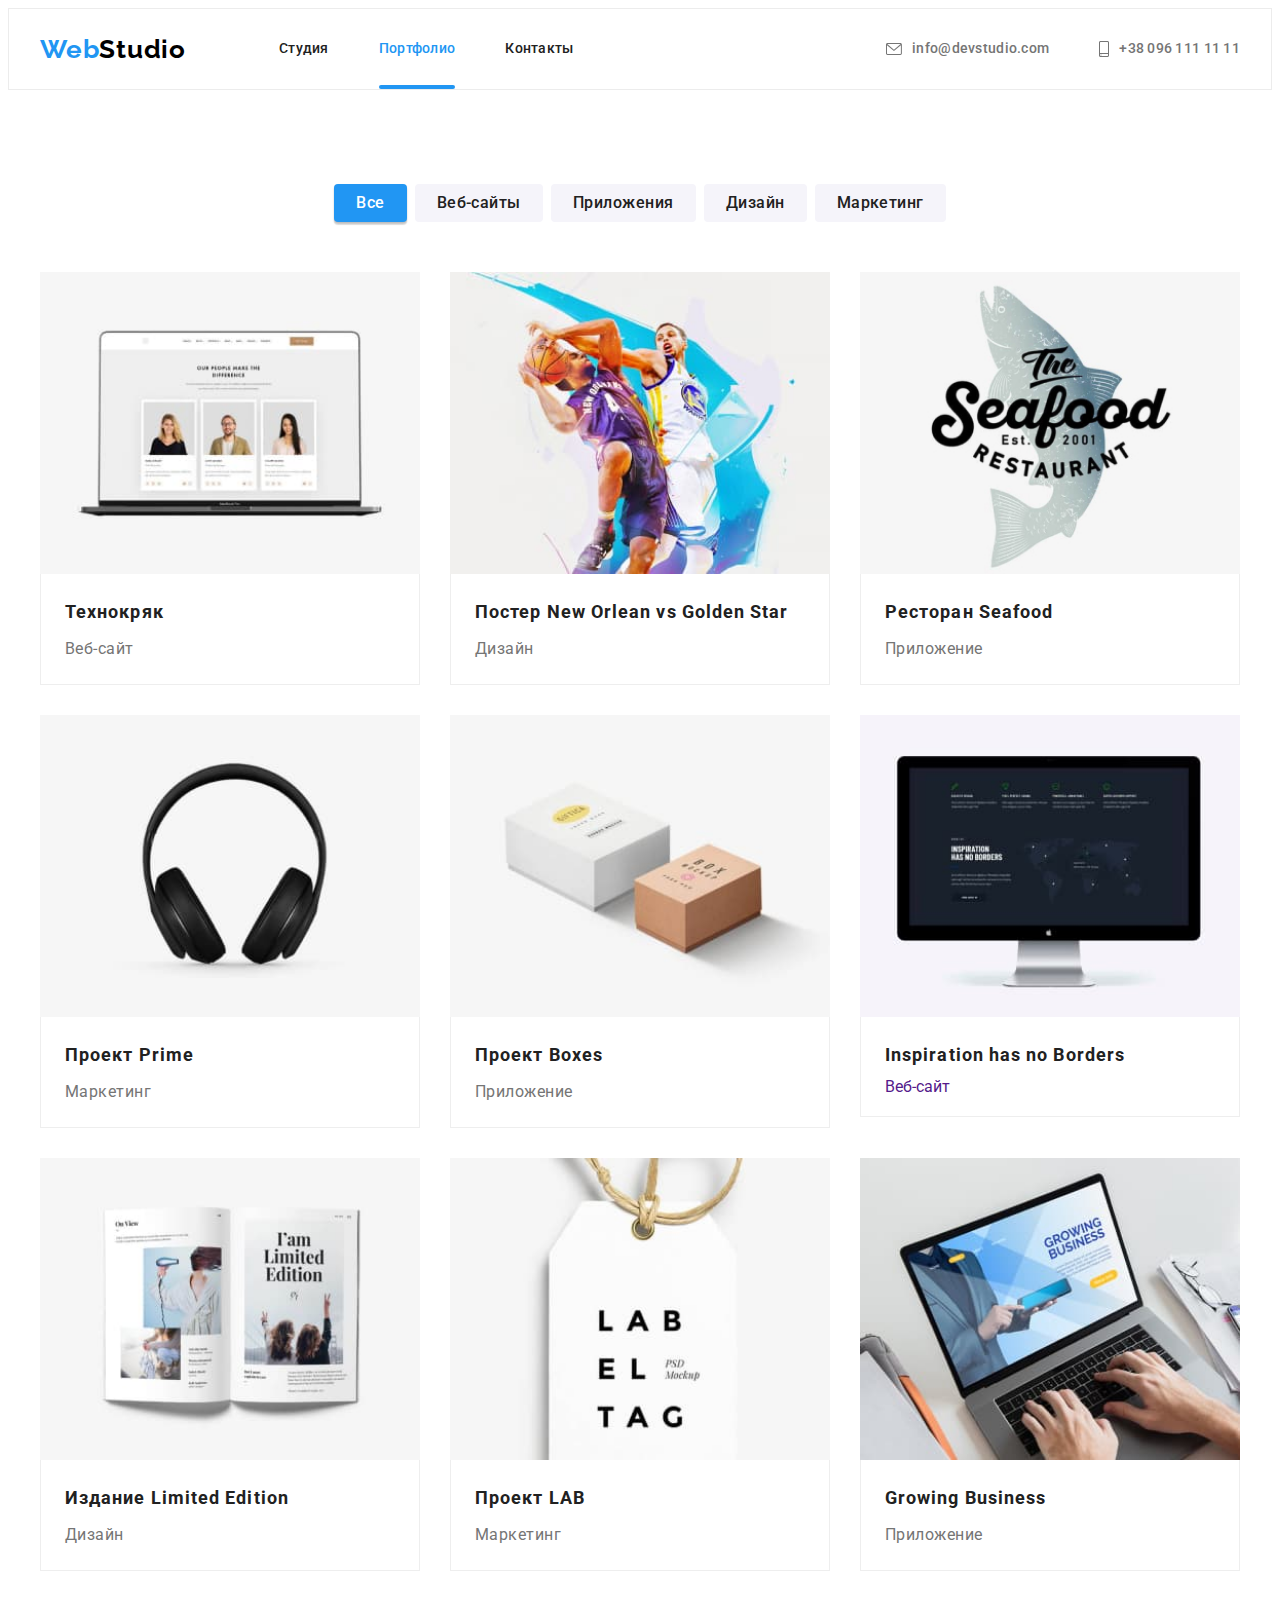
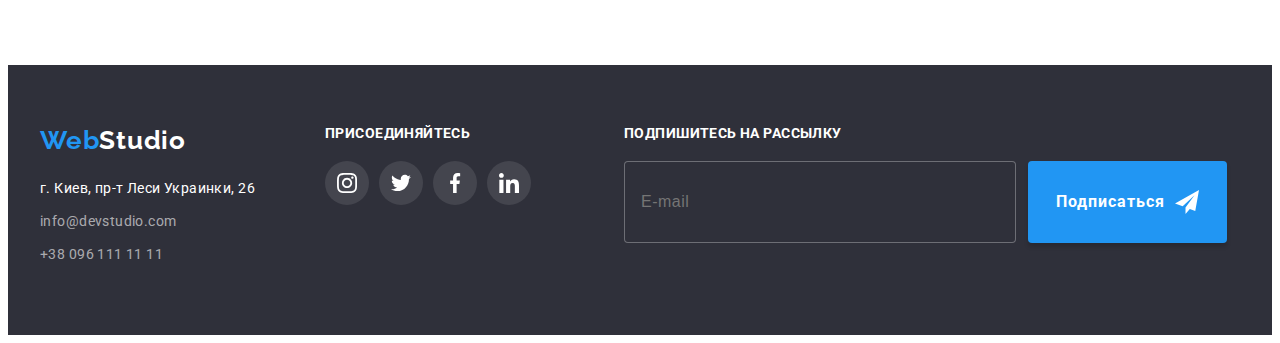
==== commit 65db1663: "Виправлено помилку першої і шостої картки портфоліо" ====
--- a/portfolio.html
+++ b/portfolio.html
@@ -65,7 +65,7 @@
                             </div>
                             <div class="project__card">
                                 <h3 class="project__name">Технокряк</h3>
-                                <p class="projects__product">Веб-сайт</p>
+                                <p class="project__product">Веб-сайт</p>
                             </div>
                         </a>
                     </li>
@@ -140,7 +140,7 @@
                             </div>
                             <div class="project__card">
                                 <h3 class="project__name">Inspiration has no Borders</h3>
-                                <p class="projects__part">Веб-сайт</p>
+                                <p class="project__part">Веб-сайт</p>
                             </div>
                         </a>
                     </li>
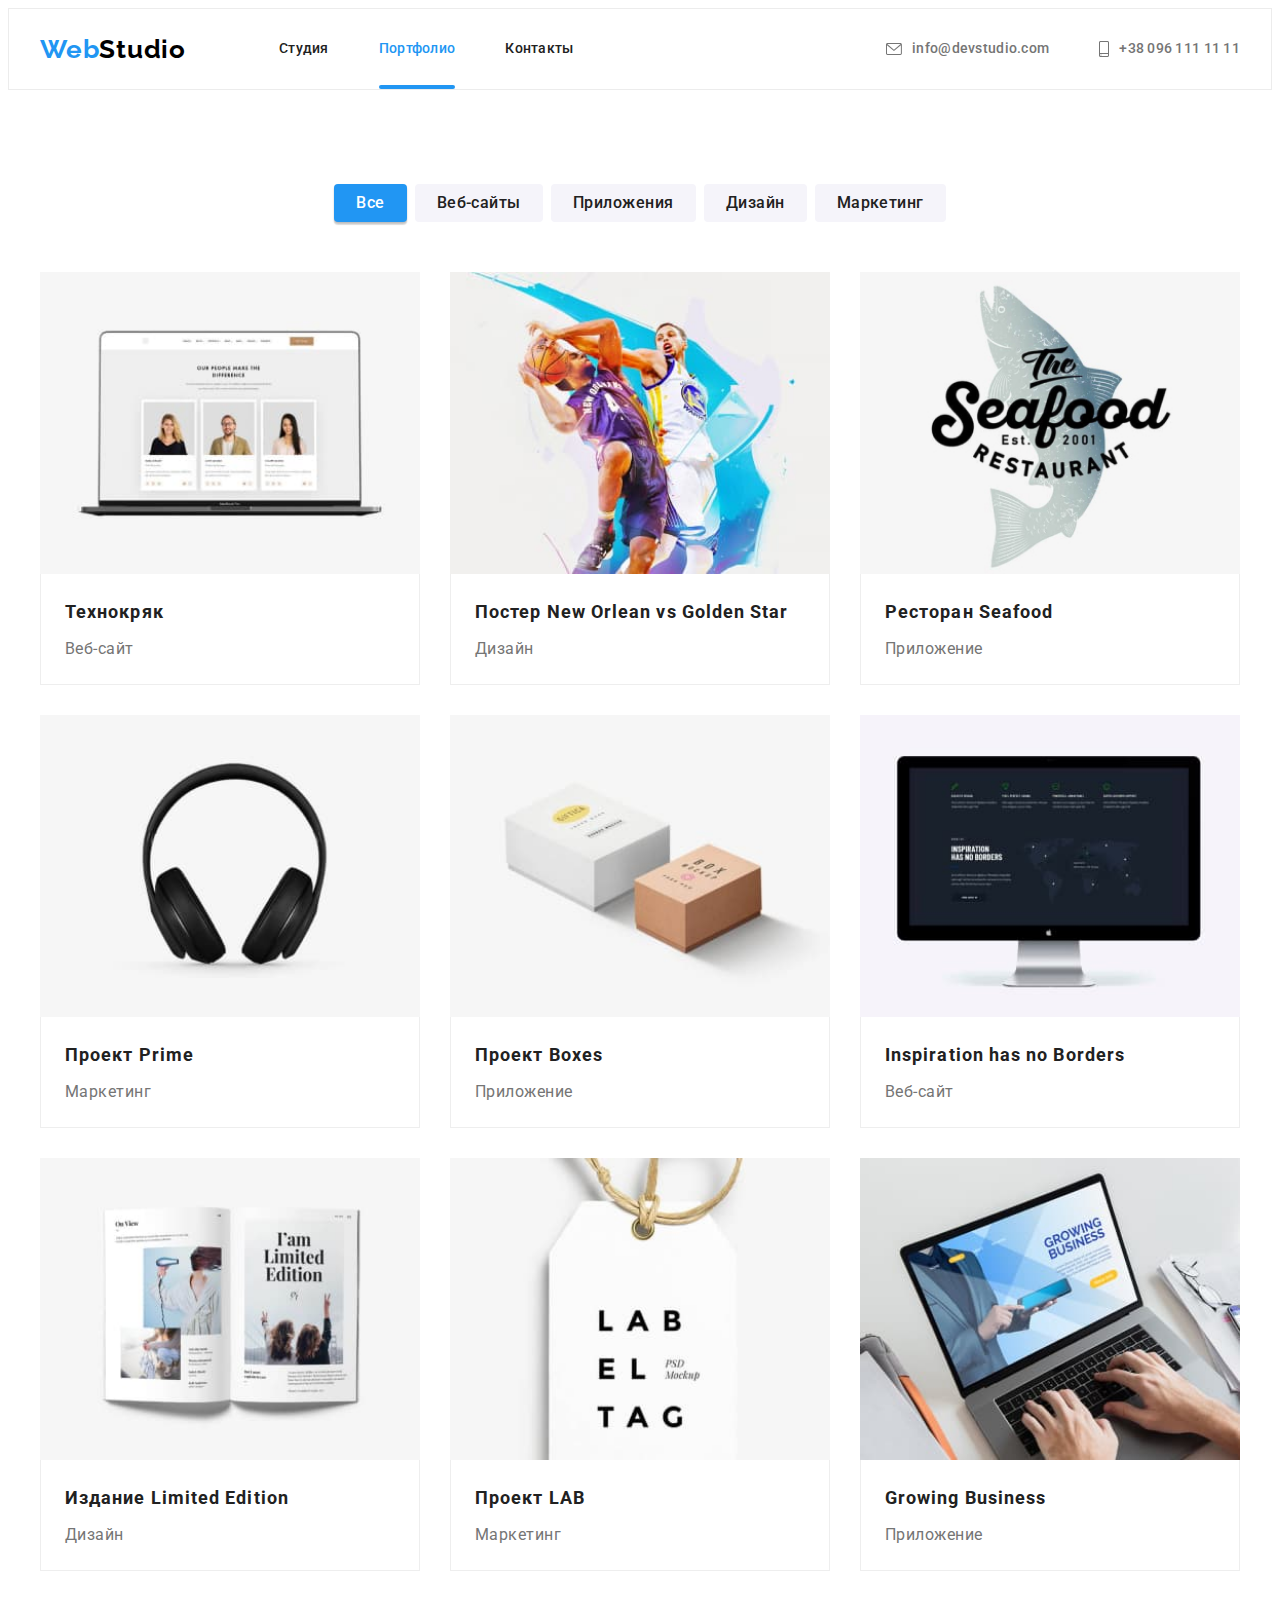
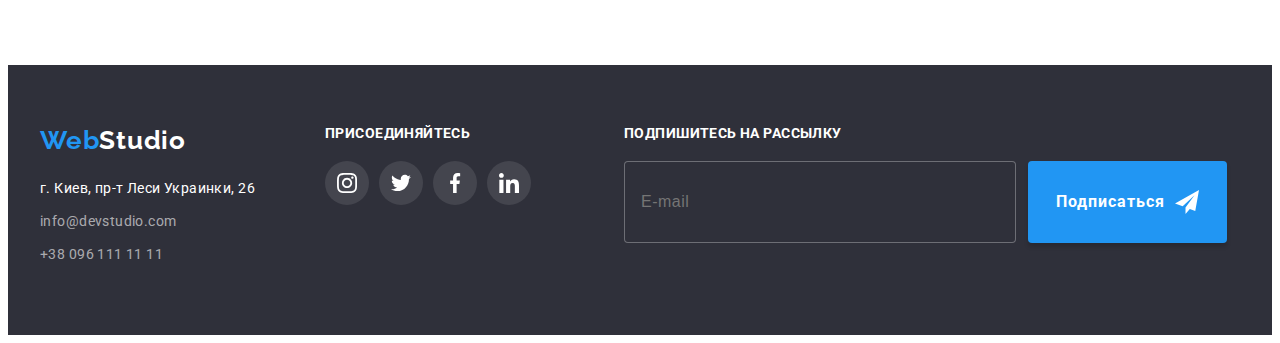
==== commit 4d319dc0: "Виправлено 6 картку портфоліо" ====
--- a/portfolio.html
+++ b/portfolio.html
@@ -140,7 +140,7 @@
                             </div>
                             <div class="project__card">
                                 <h3 class="project__name">Inspiration has no Borders</h3>
-                                <p class="project__part">Веб-сайт</p>
+                                <p class="project__product">Веб-сайт</p>
                             </div>
                         </a>
                     </li>
